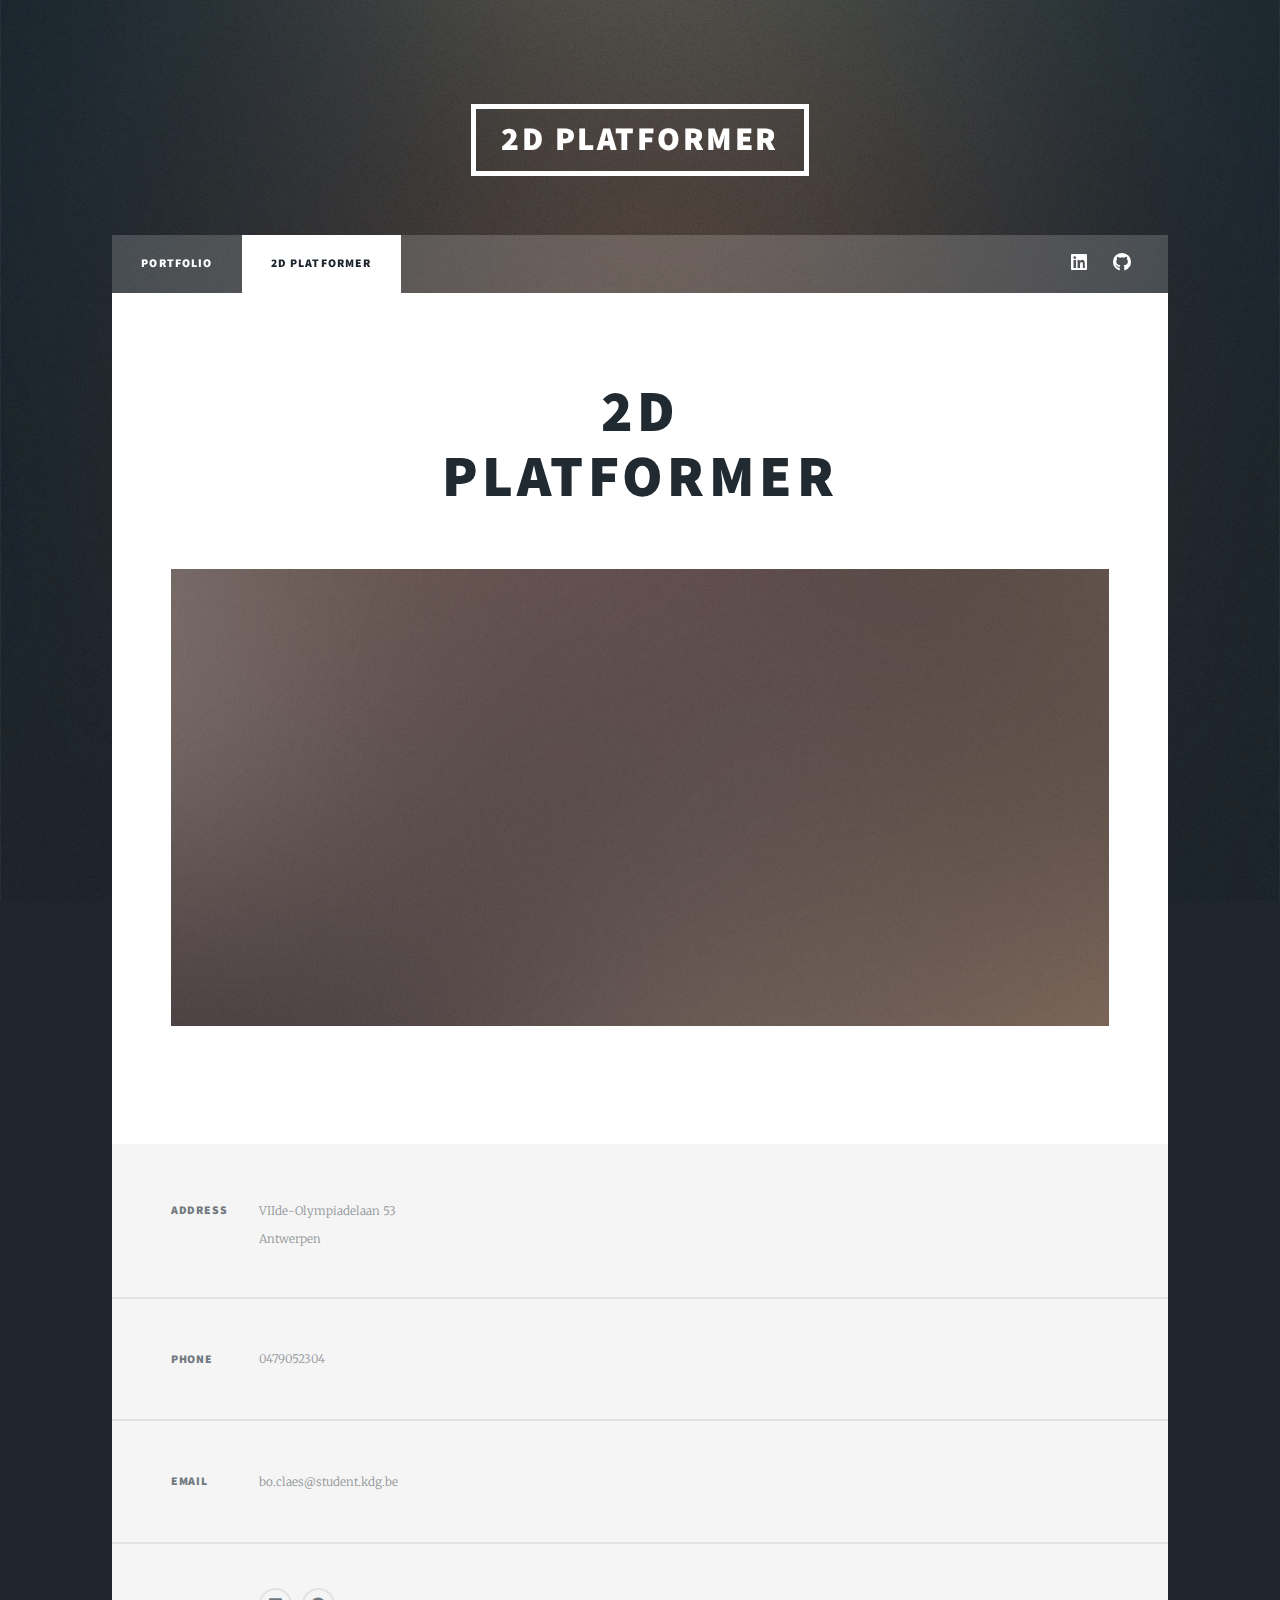
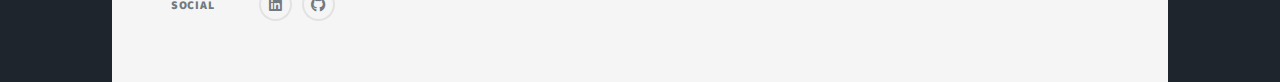
==== 2D.html @ 49a400f8 "Add files via upload" ====
<!DOCTYPE HTML>
<!--
	Massively by HTML5 UP
	html5up.net | @ajlkn
	Free for personal and commercial use under the CCA 3.0 license (html5up.net/license)
-->
<html>
	<head>
		<meta charset="utf-8" />
		<meta name="viewport" content="width=device-width, initial-scale=1, user-scalable=no" />
		<link rel="stylesheet" href="assets/css/main.css" />
		<noscript><link rel="stylesheet" href="assets/css/noscript.css" /></noscript>
	</head>
	<body class="is-preload">

		<!-- Wrapper -->
			<div id="wrapper">

				<!-- Header -->
					<header id="header">
						<a class="logo">2D platformer</a>
					</header>

				<!-- Nav -->
					<nav id="nav">
						<ul class="links">
							<li><a href="index.html">Portfolio</a></li>
							<li class="active"><a href="2D.html">2D platformer</a></li>
						</ul>
						<ul class="icons">
							<li><a href="https://www.linkedin.com/in/bo-claes-a20695233/" class="icon brands fa-linkedin"><span class="label">Linkedin</span></a></li>
							<li><a href="https://github.com/calypsorrr" class="icon brands fa-github"><span class="label">GitHub</span></a></li>
						</ul>
					</nav>

				<!-- Main -->
					<div id="main">

						<!-- Post -->
							<section class="post">
								<header class="major">
									<h1>2D<br />
									Platformer</h1>
									<p></p>
								</header>
								<div class="image main"><img src="images/pic90.jpg" alt="" /></div>
								<p></p>
							</section>

					</div>

				<!-- Footer -->
					<footer id="footer">
							<section class="split contact">
								<section class="alt">
									<h3>Address</h3>
									<p>VIIde-Olympiadelaan 53<br />
									Antwerpen</p>
								</section>
								<section>
									<h3>Phone</h3>
									<p>0479052304</a></p>
								</section>
								<section>
									<h3>Email</h3>
									<p>bo.claes@student.kdg.be</a></p>
								</section>
							<section>
								<h3>Social</h3>
								<ul class="icons alt">
									<li><a href="https://www.linkedin.com/in/bo-claes-a20695233/" class="icon brands fa-linkedin"><span class="label">Linkedin</span></a></li>
									<li><a href="https://github.com/calypsorrr" class="icon brands fa-github"><span class="label">GitHub</span></a></li>
								</ul>
							</section>
						</section>
					</footer>

			</div>

		<!-- Scripts -->
			<script src="assets/js/jquery.min.js"></script>
			<script src="assets/js/jquery.scrollex.min.js"></script>
			<script src="assets/js/jquery.scrolly.min.js"></script>
			<script src="assets/js/browser.min.js"></script>
			<script src="assets/js/breakpoints.min.js"></script>
			<script src="assets/js/util.js"></script>
			<script src="assets/js/main.js"></script>

	</body>
</html>
---- assets/css/main.css ----
@import url(fontawesome-all.min.css);
@import url("https://fonts.googleapis.com/css?family=Merriweather:300,700,300italic,700italic|Source+Sans+Pro:900");

/*
	Massively by HTML5 UP
	html5up.net | @ajlkn
	Free for personal and commercial use under the CCA 3.0 license (html5up.net/license)
*/

html, body, div, span, applet, object,
iframe, h1, h2, h3, h4, h5, h6, p, blockquote,
pre, a, abbr, acronym, address, big, cite,
code, del, dfn, em, img, ins, kbd, q, s, samp,
small, strike, strong, sub, sup, tt, var, b,
u, i, center, dl, dt, dd, ol, ul, li, fieldset,
form, label, legend, table, caption, tbody,
tfoot, thead, tr, th, td, article, aside,
canvas, details, embed, figure, figcaption,
footer, header, hgroup, menu, nav, output, ruby,
section, summary, time, mark, audio, video {
	margin: 0;
	padding: 0;
	border: 0;
	font-size: 100%;
	font: inherit;
	vertical-align: baseline;}

article, aside, details, figcaption, figure,
footer, header, hgroup, menu, nav, section {
	display: block;}

body {
	line-height: 1;
}

ol, ul {
	list-style: none;
}

blockquote, q {
	quotes: none;
}

	blockquote:before, blockquote:after, q:before, q:after {
		content: '';
		content: none;
	}

table {
	border-collapse: collapse;
	border-spacing: 0;
}

body {
	-webkit-text-size-adjust: none;
}

mark {
	background-color: transparent;
	color: inherit;
}

input::-moz-focus-inner {
	border: 0;
	padding: 0;
}

input, select, textarea {
	-moz-appearance: none;
	-webkit-appearance: none;
	-ms-appearance: none;
	appearance: none;
}

/* Basic */

	@-ms-viewport {
		width: device-width;
	}

	body {
		-ms-overflow-style: scrollbar;
	}

	@media screen and (max-width: 480px) {

		html, body {
			min-width: 320px;
		}

	}

	html {
		box-sizing: border-box;
	}

	*, *:before, *:after {
		box-sizing: inherit;
	}

	body {
		background-color: #1e252d;
	}

		body.is-preload *, body.is-preload *:before, body.is-preload *:after {
			-moz-animation: none !important;
			-webkit-animation: none !important;
			-ms-animation: none !important;
			animation: none !important;
			-moz-transition: none !important;
			-webkit-transition: none !important;
			-ms-transition: none !important;
			transition: none !important;
		}

/* Type */

	html {
		font-size: 16pt;
	}

		@media screen and (max-width: 1680px) {

			html {
				font-size: 12pt;
			}

		}

		@media screen and (max-width: 1280px) {

			html {
				font-size: 11pt;
			}

		}

		@media screen and (max-width: 360px) {

			html {
				font-size: 10pt;
			}

		}

	body {
		color: #212931;
	}

	body, input, select, textarea {
		font-family: "Merriweather", Georgia, serif;
		font-weight: 300;
		font-size: 1rem;
		line-height: 2.375;
	}

	a {
		-moz-transition: color 0.2s ease-in-out, background-color 0.2s ease-in-out, border-color 0.2s ease-in-out, box-shadow 0.2s ease-in-out;
		-webkit-transition: color 0.2s ease-in-out, background-color 0.2s ease-in-out, border-color 0.2s ease-in-out, box-shadow 0.2s ease-in-out;
		-ms-transition: color 0.2s ease-in-out, background-color 0.2s ease-in-out, border-color 0.2s ease-in-out, box-shadow 0.2s ease-in-out;
		transition: color 0.2s ease-in-out, background-color 0.2s ease-in-out, border-color 0.2s ease-in-out, box-shadow 0.2s ease-in-out;
		border-bottom: dotted 1px;
		text-decoration: none;
	}

		a:hover {
			border-bottom-color: transparent;
		}

	strong, b {
		font-weight: 600;
	}

	em, i {
		font-style: italic;
	}

	p {
		text-align: justify;
		margin: 0 0 2rem 0;
	}

	h1, h2, h3, h4, h5, h6 {
		font-family: "Source Sans Pro", Helvetica, sans-serif;
		font-weight: 900;
		line-height: 1.5;
		letter-spacing: 0.075em;
		text-transform: uppercase;
		margin: 0 0 1rem 0;
	}

		h1 a, h2 a, h3 a, h4 a, h5 a, h6 a {
			border-bottom: 0;
			color: inherit;
			text-decoration: none;
		}

	h1 {
		font-size: 4rem;
		line-height: 1.1;
		margin: 0 0 2rem 0;
	}

	h2 {
		font-size: 1.75rem;
		line-height: 1.3;
		margin: 0 0 1.5rem 0;
	}

	h3 {
		font-size: 1.25rem;
		margin: 0 0 1.5rem 0;
	}

	h4 {
		font-size: 1rem;
	}

	h5 {
		font-size: 0.9rem;
	}

	h6 {
		font-size: 0.8rem;
	}

	sub {
		font-size: 0.8rem;
		position: relative;
		top: 0.5rem;
	}

	sup {
		font-size: 0.8rem;
		position: relative;
		top: -0.5rem;
	}

	blockquote {
		border-left: solid 4px;
		font-style: italic;
		margin: 0 0 2rem 0;
		padding: 0.5rem 0 0.5rem 2rem;
	}

	code {
		border: solid 2px;
		font-family: "Courier New", monospace;
		font-size: 0.9rem;
		margin: 0 0.25rem;
		padding: 0.25rem 0.65rem;
	}

	pre {
		-webkit-overflow-scrolling: touch;
		font-family: "Courier New", monospace;
		font-size: 0.9rem;
		margin: 0 0 2rem 0;
	}

		pre code {
			display: block;
			line-height: 1.75;
			padding: 1rem 1.5rem;
			overflow-x: auto;
		}

	hr {
		border: 0;
		border-bottom: solid 2px;
		margin: 3rem 0;
	}

		hr.major {
			margin: 5rem 0;
		}

	.align-left {
		text-align: left;
	}

	.align-center {
		text-align: center;
	}

	.align-right {
		text-align: right;
	}

	input, select, textarea {
		color: #212931;
	}

	a {
		color: #212931;
		border-bottom-color: rgba(33, 41, 49, 0.5);
	}

		a:hover {
			border-bottom-color: transparent;
			color: #18bfef !important;
		}

	strong, b {
		color: #212931;
	}

	h1, h2, h3, h4, h5, h6 {
		color: #212931;
	}

	blockquote {
		border-left-color: #eeeeee;
	}

	code {
		background: rgba(220, 220, 220, 0.25);
		border-color: #eeeeee;
	}

	hr {
		border-bottom-color: #eeeeee;
	}

/* Row */

	.row {
		display: flex;
		flex-wrap: wrap;
		box-sizing: border-box;
		align-items: stretch;
	}

		.row > * {
			box-sizing: border-box;
		}

		.row.gtr-uniform > * > :last-child {
			margin-bottom: 0;
		}

		.row.aln-left {
			justify-content: flex-start;
		}

		.row.aln-center {
			justify-content: center;
		}

		.row.aln-right {
			justify-content: flex-end;
		}

		.row.aln-top {
			align-items: flex-start;
		}

		.row.aln-middle {
			align-items: center;
		}

		.row.aln-bottom {
			align-items: flex-end;
		}

		.row > .imp {
			order: -1;
		}

		.row > .col-1 {
			width: 8.33333%;
		}

		.row > .off-1 {
			margin-left: 8.33333%;
		}

		.row > .col-2 {
			width: 16.66667%;
		}

		.row > .off-2 {
			margin-left: 16.66667%;
		}

		.row > .col-3 {
			width: 25%;
		}

		.row > .off-3 {
			margin-left: 25%;
		}

		.row > .col-4 {
			width: 33.33333%;
		}

		.row > .off-4 {
			margin-left: 33.33333%;
		}

		.row > .col-5 {
			width: 41.66667%;
		}

		.row > .off-5 {
			margin-left: 41.66667%;
		}

		.row > .col-6 {
			width: 50%;
		}

		.row > .off-6 {
			margin-left: 50%;
		}

		.row > .col-7 {
			width: 58.33333%;
		}

		.row > .off-7 {
			margin-left: 58.33333%;
		}

		.row > .col-8 {
			width: 66.66667%;
		}

		.row > .off-8 {
			margin-left: 66.66667%;
		}

		.row > .col-9 {
			width: 75%;
		}

		.row > .off-9 {
			margin-left: 75%;
		}

		.row > .col-10 {
			width: 83.33333%;
		}

		.row > .off-10 {
			margin-left: 83.33333%;
		}

		.row > .col-11 {
			width: 91.66667%;
		}

		.row > .off-11 {
			margin-left: 91.66667%;
		}

		.row > .col-12 {
			width: 100%;
		}

		.row > .off-12 {
			margin-left: 100%;
		}

		.row.gtr-0 {
			margin-top: 0;
			margin-left: 0rem;
		}

			.row.gtr-0 > * {
				padding: 0 0 0 0rem;
			}

			.row.gtr-0.gtr-uniform {
				margin-top: 0rem;
			}

				.row.gtr-0.gtr-uniform > * {
					padding-top: 0rem;
				}

		.row.gtr-25 {
			margin-top: 0;
			margin-left: -0.375rem;
		}

			.row.gtr-25 > * {
				padding: 0 0 0 0.375rem;
			}

			.row.gtr-25.gtr-uniform {
				margin-top: -0.375rem;
			}

				.row.gtr-25.gtr-uniform > * {
					padding-top: 0.375rem;
				}

		.row.gtr-50 {
			margin-top: 0;
			margin-left: -0.75rem;
		}

			.row.gtr-50 > * {
				padding: 0 0 0 0.75rem;
			}

			.row.gtr-50.gtr-uniform {
				margin-top: -0.75rem;
			}

				.row.gtr-50.gtr-uniform > * {
					padding-top: 0.75rem;
				}

		.row {
			margin-top: 0;
			margin-left: -1.5rem;
		}

			.row > * {
				padding: 0 0 0 1.5rem;
			}

			.row.gtr-uniform {
				margin-top: -1.5rem;
			}

				.row.gtr-uniform > * {
					padding-top: 1.5rem;
				}

		.row.gtr-150 {
			margin-top: 0;
			margin-left: -2.25rem;
		}

			.row.gtr-150 > * {
				padding: 0 0 0 2.25rem;
			}

			.row.gtr-150.gtr-uniform {
				margin-top: -2.25rem;
			}

				.row.gtr-150.gtr-uniform > * {
					padding-top: 2.25rem;
				}

		.row.gtr-200 {
			margin-top: 0;
			margin-left: -3rem;
		}

			.row.gtr-200 > * {
				padding: 0 0 0 3rem;
			}

			.row.gtr-200.gtr-uniform {
				margin-top: -3rem;
			}

				.row.gtr-200.gtr-uniform > * {
					padding-top: 3rem;
				}

		@media screen and (max-width: 1680px) {

			.row {
				display: flex;
				flex-wrap: wrap;
				box-sizing: border-box;
				align-items: stretch;
			}

				.row > * {
					box-sizing: border-box;
				}

				.row.gtr-uniform > * > :last-child {
					margin-bottom: 0;
				}

				.row.aln-left {
					justify-content: flex-start;
				}

				.row.aln-center {
					justify-content: center;
				}

				.row.aln-right {
					justify-content: flex-end;
				}

				.row.aln-top {
					align-items: flex-start;
				}

				.row.aln-middle {
					align-items: center;
				}

				.row.aln-bottom {
					align-items: flex-end;
				}

				.row > .imp-xlarge {
					order: -1;
				}

				.row > .col-1-xlarge {
					width: 8.33333%;
				}

				.row > .off-1-xlarge {
					margin-left: 8.33333%;
				}

				.row > .col-2-xlarge {
					width: 16.66667%;
				}

				.row > .off-2-xlarge {
					margin-left: 16.66667%;
				}

				.row > .col-3-xlarge {
					width: 25%;
				}

				.row > .off-3-xlarge {
					margin-left: 25%;
				}

				.row > .col-4-xlarge {
					width: 33.33333%;
				}

				.row > .off-4-xlarge {
					margin-left: 33.33333%;
				}

				.row > .col-5-xlarge {
					width: 41.66667%;
				}

				.row > .off-5-xlarge {
					margin-left: 41.66667%;
				}

				.row > .col-6-xlarge {
					width: 50%;
				}

				.row > .off-6-xlarge {
					margin-left: 50%;
				}

				.row > .col-7-xlarge {
					width: 58.33333%;
				}

				.row > .off-7-xlarge {
					margin-left: 58.33333%;
				}

				.row > .col-8-xlarge {
					width: 66.66667%;
				}

				.row > .off-8-xlarge {
					margin-left: 66.66667%;
				}

				.row > .col-9-xlarge {
					width: 75%;
				}

				.row > .off-9-xlarge {
					margin-left: 75%;
				}

				.row > .col-10-xlarge {
					width: 83.33333%;
				}

				.row > .off-10-xlarge {
					margin-left: 83.33333%;
				}

				.row > .col-11-xlarge {
					width: 91.66667%;
				}

				.row > .off-11-xlarge {
					margin-left: 91.66667%;
				}

				.row > .col-12-xlarge {
					width: 100%;
				}

				.row > .off-12-xlarge {
					margin-left: 100%;
				}

				.row.gtr-0 {
					margin-top: 0;
					margin-left: 0rem;
				}

					.row.gtr-0 > * {
						padding: 0 0 0 0rem;
					}

					.row.gtr-0.gtr-uniform {
						margin-top: 0rem;
					}

						.row.gtr-0.gtr-uniform > * {
							padding-top: 0rem;
						}

				.row.gtr-25 {
					margin-top: 0;
					margin-left: -0.375rem;
				}

					.row.gtr-25 > * {
						padding: 0 0 0 0.375rem;
					}

					.row.gtr-25.gtr-uniform {
						margin-top: -0.375rem;
					}

						.row.gtr-25.gtr-uniform > * {
							padding-top: 0.375rem;
						}

				.row.gtr-50 {
					margin-top: 0;
					margin-left: -0.75rem;
				}

					.row.gtr-50 > * {
						padding: 0 0 0 0.75rem;
					}

					.row.gtr-50.gtr-uniform {
						margin-top: -0.75rem;
					}

						.row.gtr-50.gtr-uniform > * {
							padding-top: 0.75rem;
						}

				.row {
					margin-top: 0;
					margin-left: -1.5rem;
				}

					.row > * {
						padding: 0 0 0 1.5rem;
					}

					.row.gtr-uniform {
						margin-top: -1.5rem;
					}

						.row.gtr-uniform > * {
							padding-top: 1.5rem;
						}

				.row.gtr-150 {
					margin-top: 0;
					margin-left: -2.25rem;
				}

					.row.gtr-150 > * {
						padding: 0 0 0 2.25rem;
					}

					.row.gtr-150.gtr-uniform {
						margin-top: -2.25rem;
					}

						.row.gtr-150.gtr-uniform > * {
							padding-top: 2.25rem;
						}

				.row.gtr-200 {
					margin-top: 0;
					margin-left: -3rem;
				}

					.row.gtr-200 > * {
						padding: 0 0 0 3rem;
					}

					.row.gtr-200.gtr-uniform {
						margin-top: -3rem;
					}

						.row.gtr-200.gtr-uniform > * {
							padding-top: 3rem;
						}

		}

		@media screen and (max-width: 1280px) {

			.row {
				display: flex;
				flex-wrap: wrap;
				box-sizing: border-box;
				align-items: stretch;
			}

				.row > * {
					box-sizing: border-box;
				}

				.row.gtr-uniform > * > :last-child {
					margin-bottom: 0;
				}

				.row.aln-left {
					justify-content: flex-start;
				}

				.row.aln-center {
					justify-content: center;
				}

				.row.aln-right {
					justify-content: flex-end;
				}

				.row.aln-top {
					align-items: flex-start;
				}

				.row.aln-middle {
					align-items: center;
				}

				.row.aln-bottom {
					align-items: flex-end;
				}

				.row > .imp-large {
					order: -1;
				}

				.row > .col-1-large {
					width: 8.33333%;
				}

				.row > .off-1-large {
					margin-left: 8.33333%;
				}

				.row > .col-2-large {
					width: 16.66667%;
				}

				.row > .off-2-large {
					margin-left: 16.66667%;
				}

				.row > .col-3-large {
					width: 25%;
				}

				.row > .off-3-large {
					margin-left: 25%;
				}

				.row > .col-4-large {
					width: 33.33333%;
				}

				.row > .off-4-large {
					margin-left: 33.33333%;
				}

				.row > .col-5-large {
					width: 41.66667%;
				}

				.row > .off-5-large {
					margin-left: 41.66667%;
				}

				.row > .col-6-large {
					width: 50%;
				}

				.row > .off-6-large {
					margin-left: 50%;
				}

				.row > .col-7-large {
					width: 58.33333%;
				}

				.row > .off-7-large {
					margin-left: 58.33333%;
				}

				.row > .col-8-large {
					width: 66.66667%;
				}

				.row > .off-8-large {
					margin-left: 66.66667%;
				}

				.row > .col-9-large {
					width: 75%;
				}

				.row > .off-9-large {
					margin-left: 75%;
				}

				.row > .col-10-large {
					width: 83.33333%;
				}

				.row > .off-10-large {
					margin-left: 83.33333%;
				}

				.row > .col-11-large {
					width: 91.66667%;
				}

				.row > .off-11-large {
					margin-left: 91.66667%;
				}

				.row > .col-12-large {
					width: 100%;
				}

				.row > .off-12-large {
					margin-left: 100%;
				}

				.row.gtr-0 {
					margin-top: 0;
					margin-left: 0rem;
				}

					.row.gtr-0 > * {
						padding: 0 0 0 0rem;
					}

					.row.gtr-0.gtr-uniform {
						margin-top: 0rem;
					}

						.row.gtr-0.gtr-uniform > * {
							padding-top: 0rem;
						}

				.row.gtr-25 {
					margin-top: 0;
					margin-left: -0.375rem;
				}

					.row.gtr-25 > * {
						padding: 0 0 0 0.375rem;
					}

					.row.gtr-25.gtr-uniform {
						margin-top: -0.375rem;
					}

						.row.gtr-25.gtr-uniform > * {
							padding-top: 0.375rem;
						}

				.row.gtr-50 {
					margin-top: 0;
					margin-left: -0.75rem;
				}

					.row.gtr-50 > * {
						padding: 0 0 0 0.75rem;
					}

					.row.gtr-50.gtr-uniform {
						margin-top: -0.75rem;
					}

						.row.gtr-50.gtr-uniform > * {
							padding-top: 0.75rem;
						}

				.row {
					margin-top: 0;
					margin-left: -1.5rem;
				}

					.row > * {
						padding: 0 0 0 1.5rem;
					}

					.row.gtr-uniform {
						margin-top: -1.5rem;
					}

						.row.gtr-uniform > * {
							padding-top: 1.5rem;
						}

				.row.gtr-150 {
					margin-top: 0;
					margin-left: -2.25rem;
				}

					.row.gtr-150 > * {
						padding: 0 0 0 2.25rem;
					}

					.row.gtr-150.gtr-uniform {
						margin-top: -2.25rem;
					}

						.row.gtr-150.gtr-uniform > * {
							padding-top: 2.25rem;
						}

				.row.gtr-200 {
					margin-top: 0;
					margin-left: -3rem;
				}

					.row.gtr-200 > * {
						padding: 0 0 0 3rem;
					}

					.row.gtr-200.gtr-uniform {
						margin-top: -3rem;
					}

						.row.gtr-200.gtr-uniform > * {
							padding-top: 3rem;
						}

		}

		@media screen and (max-width: 980px) {

			.row {
				display: flex;
				flex-wrap: wrap;
				box-sizing: border-box;
				align-items: stretch;
			}

				.row > * {
					box-sizing: border-box;
				}

				.row.gtr-uniform > * > :last-child {
					margin-bottom: 0;
				}

				.row.aln-left {
					justify-content: flex-start;
				}

				.row.aln-center {
					justify-content: center;
				}

				.row.aln-right {
					justify-content: flex-end;
				}

				.row.aln-top {
					align-items: flex-start;
				}

				.row.aln-middle {
					align-items: center;
				}

				.row.aln-bottom {
					align-items: flex-end;
				}

				.row > .imp-medium {
					order: -1;
				}

				.row > .col-1-medium {
					width: 8.33333%;
				}

				.row > .off-1-medium {
					margin-left: 8.33333%;
				}

				.row > .col-2-medium {
					width: 16.66667%;
				}

				.row > .off-2-medium {
					margin-left: 16.66667%;
				}

				.row > .col-3-medium {
					width: 25%;
				}

				.row > .off-3-medium {
					margin-left: 25%;
				}

				.row > .col-4-medium {
					width: 33.33333%;
				}

				.row > .off-4-medium {
					margin-left: 33.33333%;
				}

				.row > .col-5-medium {
					width: 41.66667%;
				}

				.row > .off-5-medium {
					margin-left: 41.66667%;
				}

				.row > .col-6-medium {
					width: 50%;
				}

				.row > .off-6-medium {
					margin-left: 50%;
				}

				.row > .col-7-medium {
					width: 58.33333%;
				}

				.row > .off-7-medium {
					margin-left: 58.33333%;
				}

				.row > .col-8-medium {
					width: 66.66667%;
				}

				.row > .off-8-medium {
					margin-left: 66.66667%;
				}

				.row > .col-9-medium {
					width: 75%;
				}

				.row > .off-9-medium {
					margin-left: 75%;
				}

				.row > .col-10-medium {
					width: 83.33333%;
				}

				.row > .off-10-medium {
					margin-left: 83.33333%;
				}

				.row > .col-11-medium {
					width: 91.66667%;
				}

				.row > .off-11-medium {
					margin-left: 91.66667%;
				}

				.row > .col-12-medium {
					width: 100%;
				}

				.row > .off-12-medium {
					margin-left: 100%;
				}

				.row.gtr-0 {
					margin-top: 0;
					margin-left: 0rem;
				}

					.row.gtr-0 > * {
						padding: 0 0 0 0rem;
					}

					.row.gtr-0.gtr-uniform {
						margin-top: 0rem;
					}

						.row.gtr-0.gtr-uniform > * {
							padding-top: 0rem;
						}

				.row.gtr-25 {
					margin-top: 0;
					margin-left: -0.375rem;
				}

					.row.gtr-25 > * {
						padding: 0 0 0 0.375rem;
					}

					.row.gtr-25.gtr-uniform {
						margin-top: -0.375rem;
					}

						.row.gtr-25.gtr-uniform > * {
							padding-top: 0.375rem;
						}

				.row.gtr-50 {
					margin-top: 0;
					margin-left: -0.75rem;
				}

					.row.gtr-50 > * {
						padding: 0 0 0 0.75rem;
					}

					.row.gtr-50.gtr-uniform {
						margin-top: -0.75rem;
					}

						.row.gtr-50.gtr-uniform > * {
							padding-top: 0.75rem;
						}

				.row {
					margin-top: 0;
					margin-left: -1.5rem;
				}

					.row > * {
						padding: 0 0 0 1.5rem;
					}

					.row.gtr-uniform {
						margin-top: -1.5rem;
					}

						.row.gtr-uniform > * {
							padding-top: 1.5rem;
						}

				.row.gtr-150 {
					margin-top: 0;
					margin-left: -2.25rem;
				}

					.row.gtr-150 > * {
						padding: 0 0 0 2.25rem;
					}

					.row.gtr-150.gtr-uniform {
						margin-top: -2.25rem;
					}

						.row.gtr-150.gtr-uniform > * {
							padding-top: 2.25rem;
						}

				.row.gtr-200 {
					margin-top: 0;
					margin-left: -3rem;
				}

					.row.gtr-200 > * {
						padding: 0 0 0 3rem;
					}

					.row.gtr-200.gtr-uniform {
						margin-top: -3rem;
					}

						.row.gtr-200.gtr-uniform > * {
							padding-top: 3rem;
						}

		}

		@media screen and (max-width: 736px) {

			.row {
				display: flex;
				flex-wrap: wrap;
				box-sizing: border-box;
				align-items: stretch;
			}

				.row > * {
					box-sizing: border-box;
				}

				.row.gtr-uniform > * > :last-child {
					margin-bottom: 0;
				}

				.row.aln-left {
					justify-content: flex-start;
				}

				.row.aln-center {
					justify-content: center;
				}

				.row.aln-right {
					justify-content: flex-end;
				}

				.row.aln-top {
					align-items: flex-start;
				}

				.row.aln-middle {
					align-items: center;
				}

				.row.aln-bottom {
					align-items: flex-end;
				}

				.row > .imp-small {
					order: -1;
				}

				.row > .col-1-small {
					width: 8.33333%;
				}

				.row > .off-1-small {
					margin-left: 8.33333%;
				}

				.row > .col-2-small {
					width: 16.66667%;
				}

				.row > .off-2-small {
					margin-left: 16.66667%;
				}

				.row > .col-3-small {
					width: 25%;
				}

				.row > .off-3-small {
					margin-left: 25%;
				}

				.row > .col-4-small {
					width: 33.33333%;
				}

				.row > .off-4-small {
					margin-left: 33.33333%;
				}

				.row > .col-5-small {
					width: 41.66667%;
				}

				.row > .off-5-small {
					margin-left: 41.66667%;
				}

				.row > .col-6-small {
					width: 50%;
				}

				.row > .off-6-small {
					margin-left: 50%;
				}

				.row > .col-7-small {
					width: 58.33333%;
				}

				.row > .off-7-small {
					margin-left: 58.33333%;
				}

				.row > .col-8-small {
					width: 66.66667%;
				}

				.row > .off-8-small {
					margin-left: 66.66667%;
				}

				.row > .col-9-small {
					width: 75%;
				}

				.row > .off-9-small {
					margin-left: 75%;
				}

				.row > .col-10-small {
					width: 83.33333%;
				}

				.row > .off-10-small {
					margin-left: 83.33333%;
				}

				.row > .col-11-small {
					width: 91.66667%;
				}

				.row > .off-11-small {
					margin-left: 91.66667%;
				}

				.row > .col-12-small {
					width: 100%;
				}

				.row > .off-12-small {
					margin-left: 100%;
				}

				.row.gtr-0 {
					margin-top: 0;
					margin-left: 0rem;
				}

					.row.gtr-0 > * {
						padding: 0 0 0 0rem;
					}

					.row.gtr-0.gtr-uniform {
						margin-top: 0rem;
					}

						.row.gtr-0.gtr-uniform > * {
							padding-top: 0rem;
						}

				.row.gtr-25 {
					margin-top: 0;
					margin-left: -0.375rem;
				}

					.row.gtr-25 > * {
						padding: 0 0 0 0.375rem;
					}

					.row.gtr-25.gtr-uniform {
						margin-top: -0.375rem;
					}

						.row.gtr-25.gtr-uniform > * {
							padding-top: 0.375rem;
						}

				.row.gtr-50 {
					margin-top: 0;
					margin-left: -0.75rem;
				}

					.row.gtr-50 > * {
						padding: 0 0 0 0.75rem;
					}

					.row.gtr-50.gtr-uniform {
						margin-top: -0.75rem;
					}

						.row.gtr-50.gtr-uniform > * {
							padding-top: 0.75rem;
						}

				.row {
					margin-top: 0;
					margin-left: -1.5rem;
				}

					.row > * {
						padding: 0 0 0 1.5rem;
					}

					.row.gtr-uniform {
						margin-top: -1.5rem;
					}

						.row.gtr-uniform > * {
							padding-top: 1.5rem;
						}

				.row.gtr-150 {
					margin-top: 0;
					margin-left: -2.25rem;
				}

					.row.gtr-150 > * {
						padding: 0 0 0 2.25rem;
					}

					.row.gtr-150.gtr-uniform {
						margin-top: -2.25rem;
					}

						.row.gtr-150.gtr-uniform > * {
							padding-top: 2.25rem;
						}

				.row.gtr-200 {
					margin-top: 0;
					margin-left: -3rem;
				}

					.row.gtr-200 > * {
						padding: 0 0 0 3rem;
					}

					.row.gtr-200.gtr-uniform {
						margin-top: -3rem;
					}

						.row.gtr-200.gtr-uniform > * {
							padding-top: 3rem;
						}

		}

		@media screen and (max-width: 480px) {

			.row {
				display: flex;
				flex-wrap: wrap;
				box-sizing: border-box;
				align-items: stretch;
			}

				.row > * {
					box-sizing: border-box;
				}

				.row.gtr-uniform > * > :last-child {
					margin-bottom: 0;
				}

				.row.aln-left {
					justify-content: flex-start;
				}

				.row.aln-center {
					justify-content: center;
				}

				.row.aln-right {
					justify-content: flex-end;
				}

				.row.aln-top {
					align-items: flex-start;
				}

				.row.aln-middle {
					align-items: center;
				}

				.row.aln-bottom {
					align-items: flex-end;
				}

				.row > .imp-xsmall {
					order: -1;
				}

				.row > .col-1-xsmall {
					width: 8.33333%;
				}

				.row > .off-1-xsmall {
					margin-left: 8.33333%;
				}

				.row > .col-2-xsmall {
					width: 16.66667%;
				}

				.row > .off-2-xsmall {
					margin-left: 16.66667%;
				}

				.row > .col-3-xsmall {
					width: 25%;
				}

				.row > .off-3-xsmall {
					margin-left: 25%;
				}

				.row > .col-4-xsmall {
					width: 33.33333%;
				}

				.row > .off-4-xsmall {
					margin-left: 33.33333%;
				}

				.row > .col-5-xsmall {
					width: 41.66667%;
				}

				.row > .off-5-xsmall {
					margin-left: 41.66667%;
				}

				.row > .col-6-xsmall {
					width: 50%;
				}

				.row > .off-6-xsmall {
					margin-left: 50%;
				}

				.row > .col-7-xsmall {
					width: 58.33333%;
				}

				.row > .off-7-xsmall {
					margin-left: 58.33333%;
				}

				.row > .col-8-xsmall {
					width: 66.66667%;
				}

				.row > .off-8-xsmall {
					margin-left: 66.66667%;
				}

				.row > .col-9-xsmall {
					width: 75%;
				}

				.row > .off-9-xsmall {
					margin-left: 75%;
				}

				.row > .col-10-xsmall {
					width: 83.33333%;
				}

				.row > .off-10-xsmall {
					margin-left: 83.33333%;
				}

				.row > .col-11-xsmall {
					width: 91.66667%;
				}

				.row > .off-11-xsmall {
					margin-left: 91.66667%;
				}

				.row > .col-12-xsmall {
					width: 100%;
				}

				.row > .off-12-xsmall {
					margin-left: 100%;
				}

				.row.gtr-0 {
					margin-top: 0;
					margin-left: 0rem;
				}

					.row.gtr-0 > * {
						padding: 0 0 0 0rem;
					}

					.row.gtr-0.gtr-uniform {
						margin-top: 0rem;
					}

						.row.gtr-0.gtr-uniform > * {
							padding-top: 0rem;
						}

				.row.gtr-25 {
					margin-top: 0;
					margin-left: -0.375rem;
				}

					.row.gtr-25 > * {
						padding: 0 0 0 0.375rem;
					}

					.row.gtr-25.gtr-uniform {
						margin-top: -0.375rem;
					}

						.row.gtr-25.gtr-uniform > * {
							padding-top: 0.375rem;
						}

				.row.gtr-50 {
					margin-top: 0;
					margin-left: -0.75rem;
				}

					.row.gtr-50 > * {
						padding: 0 0 0 0.75rem;
					}

					.row.gtr-50.gtr-uniform {
						margin-top: -0.75rem;
					}

						.row.gtr-50.gtr-uniform > * {
							padding-top: 0.75rem;
						}

				.row {
					margin-top: 0;
					margin-left: -1.5rem;
				}

					.row > * {
						padding: 0 0 0 1.5rem;
					}

					.row.gtr-uniform {
						margin-top: -1.5rem;
					}

						.row.gtr-uniform > * {
							padding-top: 1.5rem;
						}

				.row.gtr-150 {
					margin-top: 0;
					margin-left: -2.25rem;
				}

					.row.gtr-150 > * {
						padding: 0 0 0 2.25rem;
					}

					.row.gtr-150.gtr-uniform {
						margin-top: -2.25rem;
					}

						.row.gtr-150.gtr-uniform > * {
							padding-top: 2.25rem;
						}

				.row.gtr-200 {
					margin-top: 0;
					margin-left: -3rem;
				}

					.row.gtr-200 > * {
						padding: 0 0 0 3rem;
					}

					.row.gtr-200.gtr-uniform {
						margin-top: -3rem;
					}

						.row.gtr-200.gtr-uniform > * {
							padding-top: 3rem;
						}

		}

		@media screen and (max-width: 360px) {

			.row {
				display: flex;
				flex-wrap: wrap;
				box-sizing: border-box;
				align-items: stretch;
			}

				.row > * {
					box-sizing: border-box;
				}

				.row.gtr-uniform > * > :last-child {
					margin-bottom: 0;
				}

				.row.aln-left {
					justify-content: flex-start;
				}

				.row.aln-center {
					justify-content: center;
				}

				.row.aln-right {
					justify-content: flex-end;
				}

				.row.aln-top {
					align-items: flex-start;
				}

				.row.aln-middle {
					align-items: center;
				}

				.row.aln-bottom {
					align-items: flex-end;
				}

				.row > .imp-xxsmall {
					order: -1;
				}

				.row > .col-1-xxsmall {
					width: 8.33333%;
				}

				.row > .off-1-xxsmall {
					margin-left: 8.33333%;
				}

				.row > .col-2-xxsmall {
					width: 16.66667%;
				}

				.row > .off-2-xxsmall {
					margin-left: 16.66667%;
				}

				.row > .col-3-xxsmall {
					width: 25%;
				}

				.row > .off-3-xxsmall {
					margin-left: 25%;
				}

				.row > .col-4-xxsmall {
					width: 33.33333%;
				}

				.row > .off-4-xxsmall {
					margin-left: 33.33333%;
				}

				.row > .col-5-xxsmall {
					width: 41.66667%;
				}

				.row > .off-5-xxsmall {
					margin-left: 41.66667%;
				}

				.row > .col-6-xxsmall {
					width: 50%;
				}

				.row > .off-6-xxsmall {
					margin-left: 50%;
				}

				.row > .col-7-xxsmall {
					width: 58.33333%;
				}

				.row > .off-7-xxsmall {
					margin-left: 58.33333%;
				}

				.row > .col-8-xxsmall {
					width: 66.66667%;
				}

				.row > .off-8-xxsmall {
					margin-left: 66.66667%;
				}

				.row > .col-9-xxsmall {
					width: 75%;
				}

				.row > .off-9-xxsmall {
					margin-left: 75%;
				}

				.row > .col-10-xxsmall {
					width: 83.33333%;
				}

				.row > .off-10-xxsmall {
					margin-left: 83.33333%;
				}

				.row > .col-11-xxsmall {
					width: 91.66667%;
				}

				.row > .off-11-xxsmall {
					margin-left: 91.66667%;
				}

				.row > .col-12-xxsmall {
					width: 100%;
				}

				.row > .off-12-xxsmall {
					margin-left: 100%;
				}

				.row.gtr-0 {
					margin-top: 0;
					margin-left: 0rem;
				}

					.row.gtr-0 > * {
						padding: 0 0 0 0rem;
					}

					.row.gtr-0.gtr-uniform {
						margin-top: 0rem;
					}

						.row.gtr-0.gtr-uniform > * {
							padding-top: 0rem;
						}

				.row.gtr-25 {
					margin-top: 0;
					margin-left: -0.375rem;
				}

					.row.gtr-25 > * {
						padding: 0 0 0 0.375rem;
					}

					.row.gtr-25.gtr-uniform {
						margin-top: -0.375rem;
					}

						.row.gtr-25.gtr-uniform > * {
							padding-top: 0.375rem;
						}

				.row.gtr-50 {
					margin-top: 0;
					margin-left: -0.75rem;
				}

					.row.gtr-50 > * {
						padding: 0 0 0 0.75rem;
					}

					.row.gtr-50.gtr-uniform {
						margin-top: -0.75rem;
					}

						.row.gtr-50.gtr-uniform > * {
							padding-top: 0.75rem;
						}

				.row {
					margin-top: 0;
					margin-left: -1.5rem;
				}

					.row > * {
						padding: 0 0 0 1.5rem;
					}

					.row.gtr-uniform {
						margin-top: -1.5rem;
					}

						.row.gtr-uniform > * {
							padding-top: 1.5rem;
						}

				.row.gtr-150 {
					margin-top: 0;
					margin-left: -2.25rem;
				}

					.row.gtr-150 > * {
						padding: 0 0 0 2.25rem;
					}

					.row.gtr-150.gtr-uniform {
						margin-top: -2.25rem;
					}

						.row.gtr-150.gtr-uniform > * {
							padding-top: 2.25rem;
						}

				.row.gtr-200 {
					margin-top: 0;
					margin-left: -3rem;
				}

					.row.gtr-200 > * {
						padding: 0 0 0 3rem;
					}

					.row.gtr-200.gtr-uniform {
						margin-top: -3rem;
					}

						.row.gtr-200.gtr-uniform > * {
							padding-top: 3rem;
						}

		}

/* Box */

	.box {
		border: solid 2px;
		margin-bottom: 2rem;
		padding: 1.5rem;
	}

		.box > :last-child,
		.box > :last-child > :last-child,
		.box > :last-child > :last-child > :last-child {
			margin-bottom: 0;
		}

		.box.alt {
			border: 0;
			border-radius: 0;
			padding: 0;
		}

	.box {
		border-color: #eeeeee;
	}

/* Button */

	input[type="submit"],
	input[type="reset"],
	input[type="button"],
	button,
	.button {
		-moz-appearance: none;
		-webkit-appearance: none;
		-ms-appearance: none;
		appearance: none;
		-moz-transition: background-color 0.2s ease-in-out, box-shadow 0.2s ease-in-out, color 0.2s ease-in-out;
		-webkit-transition: background-color 0.2s ease-in-out, box-shadow 0.2s ease-in-out, color 0.2s ease-in-out;
		-ms-transition: background-color 0.2s ease-in-out, box-shadow 0.2s ease-in-out, color 0.2s ease-in-out;
		transition: background-color 0.2s ease-in-out, box-shadow 0.2s ease-in-out, color 0.2s ease-in-out;
		border: 0;
		border-radius: 0;
		cursor: pointer;
		display: inline-block;
		font-family: "Source Sans Pro", Helvetica, sans-serif;
		font-size: 0.8rem;
		font-weight: 900;
		letter-spacing: 0.075em;
		height: 3rem;
		line-height: 3rem;
		padding: 0 2rem;
		text-align: center;
		text-decoration: none;
		text-transform: uppercase;
		white-space: nowrap;
	}

		input[type="submit"].icon:before,
		input[type="reset"].icon:before,
		input[type="button"].icon:before,
		button.icon:before,
		.button.icon:before {
			margin-right: 0.5rem;
		}

		input[type="submit"].icon.solo,
		input[type="reset"].icon.solo,
		input[type="button"].icon.solo,
		button.icon.solo,
		.button.icon.solo {
			position: relative;
			width: 4rem;
			height: 4rem;
			line-height: 4rem;
			border-radius: 4rem;
			text-indent: 4rem;
			overflow: hidden;
			padding: 0;
			white-space: nowrap;
		}

			input[type="submit"].icon.solo:before,
			input[type="reset"].icon.solo:before,
			input[type="button"].icon.solo:before,
			button.icon.solo:before,
			.button.icon.solo:before {
				position: absolute;
				display: block;
				top: 0;
				left: 0;
				width: inherit;
				height: inherit;
				line-height: inherit;
				font-size: 1.25rem;
				margin-right: 0;
				text-align: center;
				text-indent: 0;
			}

		input[type="submit"].fit,
		input[type="reset"].fit,
		input[type="button"].fit,
		button.fit,
		.button.fit {
			width: 100%;
		}

		input[type="submit"].small,
		input[type="reset"].small,
		input[type="button"].small,
		button.small,
		.button.small {
			font-size: 0.7rem;
			height: 2.5rem;
			line-height: 2.5rem;
			padding: 0 1.5rem;
		}

		input[type="submit"].large,
		input[type="reset"].large,
		input[type="button"].large,
		button.large,
		.button.large {
			font-size: 0.9rem;
			height: 3.5rem;
			line-height: 3.5rem;
			padding: 0 2.75rem;
		}

		@media screen and (max-width: 980px) {

			input[type="submit"],
			input[type="reset"],
			input[type="button"],
			button,
			.button {
				font-size: 0.9rem;
				height: 3.25rem;
				line-height: 3.25rem;
			}

				input[type="submit"].large,
				input[type="reset"].large,
				input[type="button"].large,
				button.large,
				.button.large {
					font-size: 1rem;
					height: 3.75rem;
					line-height: 3.75rem;
				}

		}

		input[type="submit"].disabled, input[type="submit"]:disabled,
		input[type="reset"].disabled,
		input[type="reset"]:disabled,
		input[type="button"].disabled,
		input[type="button"]:disabled,
		button.disabled,
		button:disabled,
		.button.disabled,
		.button:disabled {
			pointer-events: none;
			opacity: 0.25;
		}

	input[type="submit"],
	input[type="reset"],
	input[type="button"],
	button,
	.button {
		background-color: transparent;
		box-shadow: inset 0 0 0 2px #212931;
		color: #212931 !important;
	}

		input[type="submit"]:hover,
		input[type="reset"]:hover,
		input[type="button"]:hover,
		button:hover,
		.button:hover {
			box-shadow: inset 0 0 0 2px #18bfef;
			color: #18bfef !important;
		}

		input[type="submit"].primary,
		input[type="reset"].primary,
		input[type="button"].primary,
		button.primary,
		.button.primary {
			background-color: #212931;
			box-shadow: none;
			color: #ffffff !important;
		}

			input[type="submit"].primary:hover,
			input[type="reset"].primary:hover,
			input[type="button"].primary:hover,
			button.primary:hover,
			.button.primary:hover {
				background-color: #18bfef;
			}

/* Form */

	form {
		margin: 0 0 2rem 0;
	}

		form > :last-child {
			margin-bottom: 0;
		}

		form > .fields {
			display: -moz-flex;
			display: -webkit-flex;
			display: -ms-flex;
			display: flex;
			-moz-flex-wrap: wrap;
			-webkit-flex-wrap: wrap;
			-ms-flex-wrap: wrap;
			flex-wrap: wrap;
			width: calc(100% + 3rem);
			margin: -1.5rem 0 2rem -1.5rem;
		}

			form > .fields > .field {
				-moz-flex-grow: 0;
				-webkit-flex-grow: 0;
				-ms-flex-grow: 0;
				flex-grow: 0;
				-moz-flex-shrink: 0;
				-webkit-flex-shrink: 0;
				-ms-flex-shrink: 0;
				flex-shrink: 0;
				padding: 1.5rem 0 0 1.5rem;
				width: calc(100% - 1.5rem);
			}

				form > .fields > .field.half {
					width: calc(50% - 0.75rem);
				}

				form > .fields > .field.third {
					width: calc(100%/3 - 0.5rem);
				}

				form > .fields > .field.quarter {
					width: calc(25% - 0.375rem);
				}

		@media screen and (max-width: 480px) {

			form > .fields {
				width: calc(100% + 3rem);
				margin: -1.5rem 0 2rem -1.5rem;
			}

				form > .fields > .field {
					padding: 1.5rem 0 0 1.5rem;
					width: calc(100% - 1.5rem);
				}

					form > .fields > .field.half {
						width: calc(100% - 1.5rem);
					}

					form > .fields > .field.third {
						width: calc(100% - 1.5rem);
					}

					form > .fields > .field.quarter {
						width: calc(100% - 1.5rem);
					}

		}

	label {
		display: block;
		font-family: "Source Sans Pro", Helvetica, sans-serif;
		font-weight: 900;
		line-height: 1.5;
		letter-spacing: 0.075em;
		font-size: 0.8rem;
		text-transform: uppercase;
		margin: 0 0 0.75rem 0;
	}

		@media screen and (max-width: 980px) {

			label {
				font-size: 0.9rem;
			}

		}

	input[type="text"],
	input[type="password"],
	input[type="email"],
	select,
	textarea {
		-moz-appearance: none;
		-webkit-appearance: none;
		-ms-appearance: none;
		appearance: none;
		background: transparent;
		border-radius: 0;
		border: solid 2px;
		color: inherit;
		display: block;
		outline: 0;
		padding: 0 1rem;
		text-decoration: none;
		width: 100%;
	}

		input[type="text"]:invalid,
		input[type="password"]:invalid,
		input[type="email"]:invalid,
		select:invalid,
		textarea:invalid {
			box-shadow: none;
		}

	select {
		background-size: 1.25rem;
		background-repeat: no-repeat;
		background-position: calc(100% - 1rem) center;
		height: 3rem;
		padding-right: 3rem;
		text-overflow: ellipsis;
	}

		select:focus::-ms-value {
			background-color: transparent;
		}

		select::-ms-expand {
			display: none;
		}

	input[type="text"],
	input[type="password"],
	input[type="email"],
	select {
		height: 3rem;
	}

	textarea {
		padding: 0.75rem 1rem;
	}

	input[type="checkbox"],
	input[type="radio"] {
		-moz-appearance: none;
		-webkit-appearance: none;
		-ms-appearance: none;
		appearance: none;
		display: block;
		float: left;
		margin-right: -2rem;
		opacity: 0;
		width: 1rem;
		z-index: -1;
	}

		input[type="checkbox"] + label,
		input[type="radio"] + label {
			text-decoration: none;
			cursor: pointer;
			display: inline-block;
			font-size: 1rem;
			letter-spacing: 0;
			font-family: "Merriweather", Georgia, serif;
			text-transform: none;
			font-weight: 300;
			padding-left: 2.8rem;
			padding-right: 1rem;
			position: relative;
		}

			input[type="checkbox"] + label:before,
			input[type="radio"] + label:before {
				-moz-osx-font-smoothing: grayscale;
				-webkit-font-smoothing: antialiased;
				display: inline-block;
				font-style: normal;
				font-variant: normal;
				text-rendering: auto;
				line-height: 1;
				text-transform: none !important;
				font-family: 'Font Awesome 5 Free';
				font-weight: 900;
			}

			input[type="checkbox"] + label:before,
			input[type="radio"] + label:before {
				border-radius: 0;
				border: solid 2px;
				content: '';
				display: inline-block;
				font-size: 0.8rem;
				height: 1.8rem;
				left: 0;
				line-height: 1.65rem;
				position: absolute;
				text-align: center;
				top: -0.125rem;
				width: 1.8rem;
			}

		input[type="checkbox"]:checked + label:before,
		input[type="radio"]:checked + label:before {
			content: '\f00c';
		}

	input[type="checkbox"] + label:before {
		border-radius: 0;
	}

	input[type="radio"] + label:before {
		border-radius: 100%;
	}

	::-webkit-input-placeholder {
		opacity: 1.0;
	}

	:-moz-placeholder {
		opacity: 1.0;
	}

	::-moz-placeholder {
		opacity: 1.0;
	}

	:-ms-input-placeholder {
		opacity: 1.0;
	}

	label {
		color: #212931;
	}

	input[type="text"],
	input[type="password"],
	input[type="email"],
	select,
	textarea {
		border-color: #eeeeee;
	}

		input[type="text"]:focus,
		input[type="password"]:focus,
		input[type="email"]:focus,
		select:focus,
		textarea:focus {
			border-color: #18bfef;
		}

	select {
		background-image: url("data:image/svg+xml;charset=utf8,%3Csvg xmlns='http://www.w3.org/2000/svg' width='40' height='40' preserveAspectRatio='none' viewBox='0 0 40 40'%3E%3Cpath d='M9.4,12.3l10.4,10.4l10.4-10.4c0.2-0.2,0.5-0.4,0.9-0.4c0.3,0,0.6,0.1,0.9,0.4l3.3,3.3c0.2,0.2,0.4,0.5,0.4,0.9 c0,0.4-0.1,0.6-0.4,0.9L20.7,31.9c-0.2,0.2-0.5,0.4-0.9,0.4c-0.3,0-0.6-0.1-0.9-0.4L4.3,17.3c-0.2-0.2-0.4-0.5-0.4-0.9 c0-0.4,0.1-0.6,0.4-0.9l3.3-3.3c0.2-0.2,0.5-0.4,0.9-0.4S9.1,12.1,9.4,12.3z' fill='%23eeeeee' /%3E%3C/svg%3E");
	}

		select option {
			background-color: #ffffff;
			color: #212931;
		}

	.select-wrapper:before {
		color: #eeeeee;
	}

	input[type="checkbox"] + label,
	input[type="radio"] + label {
		color: #212931;
	}

		input[type="checkbox"] + label:before,
		input[type="radio"] + label:before {
			border-color: #eeeeee;
		}

	input[type="checkbox"]:checked + label:before,
	input[type="radio"]:checked + label:before {
		background-color: #212931;
		border-color: #212931;
		color: #ffffff;
	}

	input[type="checkbox"]:focus + label:before,
	input[type="radio"]:focus + label:before {
		border-color: #18bfef;
	}

	::-webkit-input-placeholder {
		color: #909498 !important;
	}

	:-moz-placeholder {
		color: #909498 !important;
	}

	::-moz-placeholder {
		color: #909498 !important;
	}

	:-ms-input-placeholder {
		color: #909498 !important;
	}

	.formerize-placeholder {
		color: #909498 !important;
	}

/* Icon */

	.icon {
		text-decoration: none;
		border-bottom: none;
		position: relative;
	}

		.icon:before {
			-moz-osx-font-smoothing: grayscale;
			-webkit-font-smoothing: antialiased;
			display: inline-block;
			font-style: normal;
			font-variant: normal;
			text-rendering: auto;
			line-height: 1;
			text-transform: none !important;
			font-family: 'Font Awesome 5 Free';
			font-weight: 400;
		}

		.icon > .label {
			display: none;
		}

		.icon:before {
			line-height: inherit;
		}

		.icon.solid:before {
			font-weight: 900;
		}

		.icon.brands:before {
			font-family: 'Font Awesome 5 Brands';
		}

/* Image */

	.image {
		border: 0;
		display: inline-block;
		position: relative;
	}

		.image img {
			display: block;
		}

		.image.left, .image.right {
			max-width: 40%;
		}

			.image.left img, .image.right img {
				width: 100%;
			}

		.image.left {
			float: left;
			margin: 0 2rem 2rem 0;
			top: 0.75rem;
		}

		.image.right {
			float: right;
			margin: 0 0 2rem 2rem;
			top: 0.75rem;
		}

		.image.fit {
			display: block;
			margin: 2.5rem 0;
			width: 100%;
		}

			.image.fit:first-child {
				margin-top: 0;
			}

			.image.fit img {
				width: 100%;
			}

		.image.main {
			display: block;
			margin: 4rem 0;
			width: 100%;
		}

			.image.main:first-child {
				margin-top: 0;
			}

			.image.main img {
				width: 100%;
			}

		@media screen and (max-width: 736px) {

			.image.fit {
				margin: 2rem 0;
			}

			.image.main {
				margin: 2rem 0;
			}

		}

	a.image {
		overflow: hidden;
	}

		a.image img {
			-moz-transition: -moz-transform 0.2s ease-out;
			-webkit-transition: -webkit-transform 0.2s ease-out;
			-ms-transition: -ms-transform 0.2s ease-out;
			transition: transform 0.2s ease-out;
		}

		a.image:hover img {
			-moz-transform: scale(1.05);
			-webkit-transform: scale(1.05);
			-ms-transform: scale(1.05);
			transform: scale(1.05);
		}

/* Actions */

	ul.actions {
		display: -moz-flex;
		display: -webkit-flex;
		display: -ms-flex;
		display: flex;
		cursor: default;
		list-style: none;
		margin-left: -1rem;
		padding-left: 0;
	}

		ul.actions li {
			padding: 0 0 0 1rem;
			vertical-align: middle;
		}

		ul.actions.special {
			-moz-justify-content: center;
			-webkit-justify-content: center;
			-ms-justify-content: center;
			justify-content: center;
			width: 100%;
			margin-left: 0;
		}

			ul.actions.special li:first-child {
				padding-left: 0;
			}

		ul.actions.stacked {
			-moz-flex-direction: column;
			-webkit-flex-direction: column;
			-ms-flex-direction: column;
			flex-direction: column;
			margin-left: 0;
		}

			ul.actions.stacked li {
				padding: 1.3rem 0 0 0;
			}

				ul.actions.stacked li:first-child {
					padding-top: 0;
				}

		ul.actions.fit {
			width: calc(100% + 1rem);
		}

			ul.actions.fit li {
				-moz-flex-grow: 1;
				-webkit-flex-grow: 1;
				-ms-flex-grow: 1;
				flex-grow: 1;
				-moz-flex-shrink: 1;
				-webkit-flex-shrink: 1;
				-ms-flex-shrink: 1;
				flex-shrink: 1;
				width: 100%;
			}

				ul.actions.fit li > * {
					width: 100%;
				}

			ul.actions.fit.stacked {
				width: 100%;
			}

		@media screen and (max-width: 480px) {

			ul.actions:not(.fixed) {
				-moz-flex-direction: column;
				-webkit-flex-direction: column;
				-ms-flex-direction: column;
				flex-direction: column;
				margin-left: 0;
				width: 100% !important;
			}

				ul.actions:not(.fixed) li {
					-moz-flex-grow: 1;
					-webkit-flex-grow: 1;
					-ms-flex-grow: 1;
					flex-grow: 1;
					-moz-flex-shrink: 1;
					-webkit-flex-shrink: 1;
					-ms-flex-shrink: 1;
					flex-shrink: 1;
					padding: 1rem 0 0 0;
					text-align: center;
					width: 100%;
				}

					ul.actions:not(.fixed) li > * {
						width: 100%;
					}

					ul.actions:not(.fixed) li:first-child {
						padding-top: 0;
					}

					ul.actions:not(.fixed) li input[type="submit"],
					ul.actions:not(.fixed) li input[type="reset"],
					ul.actions:not(.fixed) li input[type="button"],
					ul.actions:not(.fixed) li button,
					ul.actions:not(.fixed) li .button {
						width: 100%;
					}

						ul.actions:not(.fixed) li input[type="submit"].icon:before,
						ul.actions:not(.fixed) li input[type="reset"].icon:before,
						ul.actions:not(.fixed) li input[type="button"].icon:before,
						ul.actions:not(.fixed) li button.icon:before,
						ul.actions:not(.fixed) li .button.icon:before {
							margin-left: -0.5rem;
						}

		}

/* Icons */

	ul.icons {
		cursor: default;
		list-style: none;
		padding-left: 0;
	}

		ul.icons li {
			display: inline-block;
			padding: 0 0.5rem 0 0;
			vertical-align: middle;
		}

			ul.icons li:last-child {
				padding-right: 0;
			}

			ul.icons li .icon:before {
				width: 2.25rem;
				height: 2.25rem;
				line-height: 2.25rem;
				display: inline-block;
				text-align: center;
				border-radius: 100%;
				font-size: 1.25rem;
			}

		ul.icons.alt li .icon:before {
			-moz-transition: color 0.2s ease-in-out, background-color 0.2s ease-in-out, border-color 0.2s ease-in-out, box-shadow 0.2s ease-in-out;
			-webkit-transition: color 0.2s ease-in-out, background-color 0.2s ease-in-out, border-color 0.2s ease-in-out, box-shadow 0.2s ease-in-out;
			-ms-transition: color 0.2s ease-in-out, background-color 0.2s ease-in-out, border-color 0.2s ease-in-out, box-shadow 0.2s ease-in-out;
			transition: color 0.2s ease-in-out, background-color 0.2s ease-in-out, border-color 0.2s ease-in-out, box-shadow 0.2s ease-in-out;
			font-size: 1rem;
		}

/* List */

	ol {
		list-style: decimal;
		margin: 0 0 2rem 0;
		padding-left: 1.25rem;
	}

		ol li {
			padding-left: 0.25rem;
		}

	ul {
		list-style: disc;
		margin: 0 0 2rem 0;
		padding-left: 1rem;
	}

		ul li {
			padding-left: 0.5rem;
		}

		ul.divided {
			list-style: none;
			padding-left: 0;
		}

			ul.divided li {
				border-top: solid 1px;
				padding: 0.5rem 0;
			}

				ul.divided li:first-child {
					border-top: 0;
					padding-top: 0;
				}

	dl {
		margin: 0 0 2rem 0;
	}

		dl dt {
			display: block;
			font-weight: 600;
			margin: 0 0 1rem 0;
		}

		dl dd {
			margin-left: 2rem;
		}

	ul.divided li {
		border-top-color: #eeeeee;
	}

	ul.icons li a.icon:hover:before {
		color: #18bfef;
	}

	ul.icons.alt li .icon:before {
		box-shadow: inset 0 0 0 2px #eeeeee;
	}

	ul.icons.alt li a.icon:hover:before {
		box-shadow: inset 0 0 0 2px #18bfef;
	}

/* Section/Article */

	section.special, article.special {
		text-align: center;
	}

	header {
		cursor: default;
	}

		header > .date {
			display: block;
			font-size: 0.8rem;
			height: 1;
			margin: 0 0 1rem 0;
			position: relative;
		}

		header > p {
			font-style: italic;
		}

		header > h1 + p {
			font-size: 1.1rem;
			margin-top: -0.5rem;
			line-height: 2;
		}

		header > h2 + p {
			font-size: 1rem;
			margin-top: -0.75rem;
		}

		header > h3 + p {
			font-size: 0.9rem;
			margin-top: -0.75rem;
		}

		header > h4 + p {
			font-size: 0.8rem;
			margin-top: -0.75rem;
		}

		header.major {
			margin: 0 0 4rem 0;
			text-align: center;
		}

			header.major > :last-child {
				margin-bottom: 0;
			}

			header.major > p {
				margin-top: 0;
				text-align: center;
			}

			header.major > .date {
				font-size: 1rem;
				margin: 0 0 4rem 0;
			}

				header.major > .date:before, header.major > .date:after {
					content: '';
					display: block;
					position: absolute;
					top: 50%;
					width: calc(50% - 6rem);
					border-top: solid 2px;
				}

				header.major > .date:before {
					left: 0;
				}

				header.major > .date:after {
					right: 0;
				}

		@media screen and (max-width: 980px) {

			header br {
				display: none;
			}

		}

		@media screen and (max-width: 736px) {

			header.major {
				margin: 0 0 2rem 0;
			}

		}

	header.major .date:before, header.major .date:after {
		border-top-color: #eeeeee;
	}

/* Table */

	.table-wrapper {
		-webkit-overflow-scrolling: touch;
		overflow-x: auto;
	}

	table {
		margin: 0 0 2rem 0;
		width: 100%;
	}

		table tbody tr {
			border: solid 1px;
			border-left: 0;
			border-right: 0;
		}

		table td {
			padding: 0.75rem 0.75rem;
		}

		table th {
			font-family: "Source Sans Pro", Helvetica, sans-serif;
			font-size: 0.8rem;
			font-weight: 900;
			letter-spacing: 0.075em;
			line-height: 1.5;
			padding: 0 0.75rem 0.75rem 0.75rem;
			text-align: left;
			text-transform: uppercase;
		}

			@media screen and (max-width: 980px) {

				table th {
					font-size: 0.9rem;
				}

			}

		table thead {
			border-bottom: solid 2px;
		}

		table tfoot {
			border-top: solid 2px;
		}

		table.alt {
			border-collapse: separate;
		}

			table.alt tbody tr td {
				border: solid 1px;
				border-left-width: 0;
				border-top-width: 0;
			}

				table.alt tbody tr td:first-child {
					border-left-width: 1px;
				}

			table.alt tbody tr:first-child td {
				border-top-width: 1px;
			}

			table.alt thead {
				border-bottom: 0;
			}

			table.alt tfoot {
				border-top: 0;
			}

	table tbody tr {
		border-color: #eeeeee;
	}

		table tbody tr:nth-child(2n + 1) {
			background-color: rgba(220, 220, 220, 0.25);
		}

	table th {
		color: #212931;
	}

	table thead {
		border-bottom-color: #eeeeee;
	}

	table tfoot {
		border-top-color: #eeeeee;
	}

	table.alt tbody tr td {
		border-color: #eeeeee;
	}

/* Pagination */

	.pagination {
		display: -moz-inline-flex;
		display: -webkit-inline-flex;
		display: -ms-inline-flex;
		display: inline-flex;
		-moz-user-select: none;
		-webkit-user-select: none;
		-ms-user-select: none;
		user-select: none;
		cursor: default;
		list-style: none;
		margin: 0 0 2rem 2px;
		padding: 0;
	}

		.pagination a, .pagination span {
			-moz-transition: background-color 0.2s ease-in-out, border-color 0.2s ease-in-out, box-shadow 0.2s ease-in-out, color 0.2s ease-in-out;
			-webkit-transition: background-color 0.2s ease-in-out, border-color 0.2s ease-in-out, box-shadow 0.2s ease-in-out, color 0.2s ease-in-out;
			-ms-transition: background-color 0.2s ease-in-out, border-color 0.2s ease-in-out, box-shadow 0.2s ease-in-out, color 0.2s ease-in-out;
			transition: background-color 0.2s ease-in-out, border-color 0.2s ease-in-out, box-shadow 0.2s ease-in-out, color 0.2s ease-in-out;
			border: solid 2px;
			display: inline-block;
			font-family: "Source Sans Pro", Helvetica, sans-serif;
			font-size: 0.8rem;
			font-weight: 900;
			height: 3rem;
			letter-spacing: 0.075em;
			line-height: calc(3rem - 4px);
			margin-left: -2px;
			min-width: 3rem;
			position: relative;
			text-align: center;
			text-decoration: none;
			text-transform: uppercase;
		}

		.pagination .next, .pagination .previous {
			text-decoration: none;
			padding: 0 1.75rem;
		}

			.pagination .next:before, .pagination .previous:before {
				-moz-osx-font-smoothing: grayscale;
				-webkit-font-smoothing: antialiased;
				display: inline-block;
				font-style: normal;
				font-variant: normal;
				text-rendering: auto;
				line-height: 1;
				text-transform: none !important;
				font-family: 'Font Awesome 5 Free';
				font-weight: 900;
			}

			.pagination .next:before, .pagination .previous:before {
				display: inline-block;
				color: inherit !important;
				line-height: inherit;
			}

		.pagination .previous:before {
			content: '\f104';
			margin-right: 0.9375em;
		}

		.pagination .next:before {
			content: '\f105';
			float: right;
			margin-left: 0.9375em;
		}

		@media screen and (max-width: 980px) {

			.pagination a, .pagination span {
				font-size: 0.9rem;
			}

		}

		@media screen and (max-width: 480px) {

			.pagination .page, .pagination .extra {
				display: none;
			}

		}

	.pagination a, .pagination span {
		border-color: #eeeeee;
	}

	.pagination a {
		color: #212931 !important;
	}

		.pagination a:hover {
			color: #18bfef !important;
			border-color: #18bfef;
			z-index: 1;
		}

			.pagination a:hover + a,
			.pagination a:hover + span {
				border-left-color: #18bfef;
			}

		.pagination a.active {
			background-color: #eeeeee;
		}

	.pagination span {
		color: #eeeeee;
	}

/* Wrapper */

	#wrapper {
		-moz-transition: opacity 0.5s ease;
		-webkit-transition: opacity 0.5s ease;
		-ms-transition: opacity 0.5s ease;
		transition: opacity 0.5s ease;
		position: relative;
		z-index: 1;
		overflow: hidden;
	}

		#wrapper > .bg {
			position: absolute;
			top: 0;
			left: 0;
			width: 100%;
			height: 100%;
			background-color: #212931;
			background-image: url("../../images/overlay.png"), linear-gradient(0deg, rgba(0, 0, 0, 0.1), rgba(0, 0, 0, 0.1)), url("../../images/bg.jpg");
			background-size: auto,								auto,														100% auto;
			background-position: center,								center,														top center;
			background-repeat: repeat,								no-repeat,													no-repeat;
			background-attachment: scroll,								scroll,														scroll;
			z-index: -1;
		}

			#wrapper > .bg.fixed {
				position: fixed;
				width: 100vw;
				height: 100vh;
			}

		#wrapper.fade-in:before {
			pointer-events: none;
			-moz-transition: opacity 1s ease-in-out;
			-webkit-transition: opacity 1s ease-in-out;
			-ms-transition: opacity 1s ease-in-out;
			transition: opacity 1s ease-in-out;
			-moz-transition-delay: 0.75s;
			-webkit-transition-delay: 0.75s;
			-ms-transition-delay: 0.75s;
			transition-delay: 0.75s;
			background: #1e252d;
			content: '';
			display: block;
			height: 100%;
			left: 0;
			opacity: 0;
			position: fixed;
			top: 0;
			width: 100%;
		}

		body.is-preload #wrapper.fade-in:before {
			opacity: 1;
		}

		@media screen and (orientation: portrait) {

			#wrapper > .bg {
				background-size: auto,								auto,														auto 175%;
			}

		}

/* Intro */

	#intro {
		color: #ffffff;
		padding: 8rem 4rem 6rem 4rem ;
		-moz-align-items: center;
		-webkit-align-items: center;
		-ms-align-items: center;
		align-items: center;
		display: -moz-flex;
		display: -webkit-flex;
		display: -ms-flex;
		display: flex;
		-moz-flex-direction: column;
		-webkit-flex-direction: column;
		-ms-flex-direction: column;
		flex-direction: column;
		-moz-justify-content: -moz-flex-end;
		-webkit-justify-content: -webkit-flex-end;
		-ms-justify-content: -ms-flex-end;
		justify-content: flex-end;
		-moz-transition: opacity 1s ease, -moz-transform 1s ease;
		-webkit-transition: opacity 1s ease, -webkit-transform 1s ease;
		-ms-transition: opacity 1s ease, -ms-transform 1s ease;
		transition: opacity 1s ease, transform 1s ease;
		position: relative;
		cursor: default;
		text-align: center;
		z-index: 1;
		min-height: 100vh;
	}

		#intro input, #intro select, #intro textarea {
			color: #ffffff;
		}

		#intro a {
			color: #ffffff;
			border-bottom-color: rgba(255, 255, 255, 0.5);
		}

			#intro a:hover {
				border-bottom-color: transparent;
				color: #18bfef !important;
			}

		#intro strong, #intro b {
			color: #ffffff;
		}

		#intro h1, #intro h2, #intro h3, #intro h4, #intro h5, #intro h6 {
			color: #ffffff;
		}

		#intro blockquote {
			border-left-color: #ffffff;
		}

		#intro code {
			background: rgba(255, 255, 255, 0.075);
			border-color: #ffffff;
		}

		#intro hr {
			border-bottom-color: #ffffff;
		}

		#intro input[type="submit"],
		#intro input[type="reset"],
		#intro input[type="button"],
		#intro button,
		#intro .button {
			background-color: transparent;
			box-shadow: inset 0 0 0 2px #ffffff;
			color: #ffffff !important;
		}

			#intro input[type="submit"]:hover,
			#intro input[type="reset"]:hover,
			#intro input[type="button"]:hover,
			#intro button:hover,
			#intro .button:hover {
				box-shadow: inset 0 0 0 2px #18bfef;
				color: #18bfef !important;
			}

			#intro input[type="submit"].primary,
			#intro input[type="reset"].primary,
			#intro input[type="button"].primary,
			#intro button.primary,
			#intro .button.primary {
				background-color: #ffffff;
				box-shadow: none;
				color: #1e252d !important;
			}

				#intro input[type="submit"].primary:hover,
				#intro input[type="reset"].primary:hover,
				#intro input[type="button"].primary:hover,
				#intro button.primary:hover,
				#intro .button.primary:hover {
					background-color: #18bfef;
				}

		#intro h1 {
			font-size: 5rem;
			line-height: 1;
		}

		#intro p {
			font-size: 1.25rem;
			font-style: italic;
			margin-top: -0.25rem;
			text-align: center;
		}

		#intro + #header {
			margin-top: -20rem;
		}

			#intro + #header .logo {
				-moz-transform: translateY(2rem);
				-webkit-transform: translateY(2rem);
				-ms-transform: translateY(2rem);
				transform: translateY(2rem);
				opacity: 0;
				visibility: hidden;
			}

		#intro.hidden {
			pointer-events: none;
			-moz-transform: translateY(2rem);
			-webkit-transform: translateY(2rem);
			-ms-transform: translateY(2rem);
			transform: translateY(2rem);
			-moz-transition: opacity 0.5s ease, -moz-transform 0.5s ease, visibility 0.5s;
			-webkit-transition: opacity 0.5s ease, -webkit-transform 0.5s ease, visibility 0.5s;
			-ms-transition: opacity 0.5s ease, -ms-transform 0.5s ease, visibility 0.5s;
			transition: opacity 0.5s ease, transform 0.5s ease, visibility 0.5s;
			opacity: 0;
			visibility: hidden;
		}

			#intro.hidden + #header .logo {
				-moz-transform: translateY(0);
				-webkit-transform: translateY(0);
				-ms-transform: translateY(0);
				transform: translateY(0);
				opacity: 1;
				visibility: visible;
			}

		body.is-preload #intro {
			-moz-transform: translateY(2rem);
			-webkit-transform: translateY(2rem);
			-ms-transform: translateY(2rem);
			transform: translateY(2rem);
			opacity: 0;
		}

			body.is-preload #intro:not(.hidden) + #header + #nav {
				-moz-transform: translateY(4rem);
				-webkit-transform: translateY(4rem);
				-ms-transform: translateY(4rem);
				transform: translateY(4rem);
				opacity: 0;
			}

		@media screen and (max-width: 980px) {

			#intro {
				padding: 4rem 4rem 2rem 4rem ;
				min-height: 90vh;
			}

				#intro p br {
					display: none;
				}

				#intro + #header {
					margin-top: -14rem;
				}

		}

		@media screen and (max-width: 736px) {

			#intro {
				padding: 3rem 2rem 1rem 2rem ;
				min-height: 80vh;
			}

				#intro h1 {
					font-size: 3.25rem;
					line-height: 1.1;
					margin-bottom: 1rem;
				}

				#intro p {
					font-size: 1rem;
					margin-top: 0rem;
				}

				#intro .actions {
					display: none;
				}

		}

/* Header */

	#header {
		color: #ffffff;
		-moz-align-items: center;
		-webkit-align-items: center;
		-ms-align-items: center;
		align-items: center;
		display: -moz-flex;
		display: -webkit-flex;
		display: -ms-flex;
		display: flex;
		-moz-flex-direction: column;
		-webkit-flex-direction: column;
		-ms-flex-direction: column;
		flex-direction: column;
		-moz-justify-content: -moz-flex-end;
		-webkit-justify-content: -webkit-flex-end;
		-ms-justify-content: -ms-flex-end;
		justify-content: flex-end;
		pointer-events: none;
		-moz-user-select: none;
		-webkit-user-select: none;
		-ms-user-select: none;
		user-select: none;
		height: 20rem;
		padding-bottom: 8rem;
		position: relative;
		text-align: center;
		z-index: 2;
	}

		#header input, #header select, #header textarea {
			color: #ffffff;
		}

		#header a {
			color: #ffffff;
			border-bottom-color: rgba(255, 255, 255, 0.5);
		}

			#header a:hover {
				border-bottom-color: transparent;
				color: #18bfef !important;
			}

		#header strong, #header b {
			color: #ffffff;
		}

		#header h1, #header h2, #header h3, #header h4, #header h5, #header h6 {
			color: #ffffff;
		}

		#header blockquote {
			border-left-color: #ffffff;
		}

		#header code {
			background: rgba(255, 255, 255, 0.075);
			border-color: #ffffff;
		}

		#header hr {
			border-bottom-color: #ffffff;
		}

		#header .logo {
			-moz-transition: border-color 0.2s ease-in-out, color 0.2s ease-in-out, opacity 0.5s ease, -moz-transform 0.5s ease, visibility 0.5s;
			-webkit-transition: border-color 0.2s ease-in-out, color 0.2s ease-in-out, opacity 0.5s ease, -webkit-transform 0.5s ease, visibility 0.5s;
			-ms-transition: border-color 0.2s ease-in-out, color 0.2s ease-in-out, opacity 0.5s ease, -ms-transform 0.5s ease, visibility 0.5s;
			transition: border-color 0.2s ease-in-out, color 0.2s ease-in-out, opacity 0.5s ease, transform 0.5s ease, visibility 0.5s;
			pointer-events: auto;
			border-style: solid;
			border-color: #ffffff;
			border-width: 5px !important;
			font-family: "Source Sans Pro", Helvetica, sans-serif;
			font-size: 2.25rem;
			font-weight: 900;
			letter-spacing: 0.075em;
			line-height: 1;
			padding: 1rem 1.75rem;
			text-transform: uppercase;
			visibility: visible;
		}

			#header .logo:hover {
				border-color: #18bfef !important;
				color: #18bfef !important;
			}

		@media screen and (max-width: 980px) {

			#header {
				height: 14rem;
				padding-bottom: 4rem;
			}

		}

		@media screen and (max-width: 736px) {

			#header {
				padding-bottom: 3rem;
			}

				#header .logo {
					font-size: 1.75rem;
					border-width: 3px !important;
				}

		}

/* Nav */

	#nav {
		color: #ffffff;
		display: -moz-flex;
		display: -webkit-flex;
		display: -ms-flex;
		display: flex;
		-moz-transition: -moz-transform 1s ease, opacity 1s ease;
		-webkit-transition: -webkit-transform 1s ease, opacity 1s ease;
		-ms-transition: -ms-transform 1s ease, opacity 1s ease;
		transition: transform 1s ease, opacity 1s ease;
		background: rgba(255, 255, 255, 0.175);
		height: 4rem;
		line-height: 4rem;
		margin: -4rem auto 0 auto;
		overflow: hidden;
		padding: 0 2rem 0 0;
		position: relative;
		width: calc(100% - 4rem);
		max-width: 72rem;
		z-index: 2;
	}

		#nav ul.divided li {
			border-top-color: #ffffff;
		}

		#nav ul.icons li a.icon:hover:before {
			color: #18bfef;
		}

		#nav ul.icons.alt li .icon:before {
			box-shadow: inset 0 0 0 2px #ffffff;
		}

		#nav ul.icons.alt li a.icon:hover:before {
			box-shadow: inset 0 0 0 2px #18bfef;
		}

		#nav input, #nav select, #nav textarea {
			color: #ffffff;
		}

		#nav a {
			color: #ffffff;
			border-bottom-color: rgba(255, 255, 255, 0.5);
		}

			#nav a:hover {
				border-bottom-color: transparent;
				color: #18bfef !important;
			}

		#nav strong, #nav b {
			color: #ffffff;
		}

		#nav h1, #nav h2, #nav h3, #nav h4, #nav h5, #nav h6 {
			color: #ffffff;
		}

		#nav blockquote {
			border-left-color: #ffffff;
		}

		#nav code {
			background: rgba(255, 255, 255, 0.075);
			border-color: #ffffff;
		}

		#nav hr {
			border-bottom-color: #ffffff;
		}

		#nav ul.links {
			display: -moz-flex;
			display: -webkit-flex;
			display: -ms-flex;
			display: flex;
			-moz-flex-grow: 1;
			-webkit-flex-grow: 1;
			-ms-flex-grow: 1;
			flex-grow: 1;
			-moz-flex-shrink: 1;
			-webkit-flex-shrink: 1;
			-ms-flex-shrink: 1;
			flex-shrink: 1;
			font-family: "Source Sans Pro", Helvetica, sans-serif;
			font-weight: 900;
			letter-spacing: 0.075em;
			list-style: none;
			margin-bottom: 0;
			padding-left: 0;
			text-transform: uppercase;
		}

			#nav ul.links li {
				display: block;
				padding-left: 0;
			}

				#nav ul.links li a {
					-moz-transition: background-color 0.2s ease-in-out, color 0.2s ease-in-out;
					-webkit-transition: background-color 0.2s ease-in-out, color 0.2s ease-in-out;
					-ms-transition: background-color 0.2s ease-in-out, color 0.2s ease-in-out;
					transition: background-color 0.2s ease-in-out, color 0.2s ease-in-out;
					display: block;
					font-size: 0.8rem;
					outline: none;
					padding: 0 2rem;
				}

					#nav ul.links li a:hover {
						color: inherit !important;
						background-color: rgba(255, 255, 255, 0.1);
					}

				#nav ul.links li.active {
					background-color: #ffffff;
				}

					#nav ul.links li.active a {
						color: #1e252d;
					}

						#nav ul.links li.active a:hover {
							color: #18bfef !important;
						}

		#nav ul.icons {
			-moz-flex-grow: 0;
			-webkit-flex-grow: 0;
			-ms-flex-grow: 0;
			flex-grow: 0;
			-moz-flex-shrink: 0;
			-webkit-flex-shrink: 0;
			-ms-flex-shrink: 0;
			flex-shrink: 0;
			margin-bottom: 0;
		}

		@media screen and (max-width: 980px) {

			#nav {
				display: none;
			}

		}

/* Main */

	#main {
		background-color: #ffffff;
		position: relative;
		margin: 0 auto;
		width: calc(100% - 4rem);
		max-width: 72rem;
		z-index: 2;
	}

		#main > * {
			padding: 4rem 4rem 2rem 4rem ;
			border-top: solid 2px #eeeeee;
			margin: 0;
		}

			#main > *:first-child {
				border-top: 0;
			}

		#main > footer {
			text-align: center;
		}

		#main > .post {
			padding: 8rem 8rem 6rem 8rem ;
		}

			#main > .post header.major > .date {
				margin-top: -2rem;
			}

			#main > .post header.major > h1, #main > .post header.major h2 {
				font-size: 4rem;
				line-height: 1.1;
				margin: 0 0 2rem 0;
			}

			#main > .post.featured {
				text-align: center;
			}

			@media screen and (max-width: 1280px) {

				#main > .post {
					padding: 6rem 4rem 4rem 4rem ;
				}

			}

			@media screen and (max-width: 736px) {

				#main > .post {
					padding: 4rem 2rem 2rem 2rem ;
				}

					#main > .post header.major > .date {
						margin-top: -1rem;
						margin-bottom: 2rem;
					}

					#main > .post header.major > h1, #main > .post header.major h2 {
						font-size: 2.5rem;
						line-height: 1.2;
						margin: 0 0 1.5rem 0;
					}

			}

		#main > .posts {
			display: -moz-flex;
			display: -webkit-flex;
			display: -ms-flex;
			display: flex;
			-moz-flex-wrap: wrap;
			-webkit-flex-wrap: wrap;
			-ms-flex-wrap: wrap;
			flex-wrap: wrap;
			-moz-align-items: -moz-stretch;
			-webkit-align-items: -webkit-stretch;
			-ms-align-items: -ms-stretch;
			align-items: stretch;
			text-align: center;
			width: 100%;
			padding: 0;
		}

			#main > .posts > * {
				-moz-flex-shrink: 1;
				-webkit-flex-shrink: 1;
				-ms-flex-shrink: 1;
				flex-shrink: 1;
				-moz-flex-grow: 0;
				-webkit-flex-grow: 0;
				-ms-flex-grow: 0;
				flex-grow: 0;
			}

			#main > .posts > * {
				width: 50%;
			}

			#main > .posts > * {
				padding: 4rem;
				width: 50%;
			}

			#main > .posts > article {
				border-color: #eeeeee;
				border-left-width: 2px;
				border-style: solid;
				border-top-width: 2px;
				text-align: center;
			}

				#main > .posts > article > :last-child {
					margin-bottom: 0;
				}

				#main > .posts > article:nth-child(2n - 1) {
					border-left-width: 0;
				}

				#main > .posts > article:nth-child(-n + 2) {
					border-top-width: 0;
				}

			@media screen and (max-width: 980px) {

				#main > .posts > * {
					width: 50%;
				}

				#main > .posts > * {
					padding: 2.5rem;
					width: 50%;
				}

			}

			@media screen and (max-width: 736px) {

				#main > .posts > * {
					width: 100%;
				}

				#main > .posts > * {
					padding: 2rem;
					width: 100%;
				}

				#main > .posts > article:nth-child(2n - 1) {
					border-left-width: 2px;
				}

				#main > .posts > article:nth-child(-n + 2) {
					border-top-width: 2px;
				}

				#main > .posts > article:nth-child(n) {
					border-left-width: 0;
				}

				#main > .posts > article:nth-child(-n + 1) {
					border-top-width: 0;
				}

				#main > .posts > article .image {
					max-width: 25rem;
					margin-left: auto;
					margin-right: auto;
				}

			}

		@media screen and (max-width: 736px) {

			#main > * {
				padding: 2rem 2rem 0.1rem 2rem ;
			}

		}

		@media screen and (max-width: 480px) {

			#main {
				width: 100%;
			}

		}

/* Footer */

	#footer {
		color: #717981;
		display: -moz-flex;
		display: -webkit-flex;
		display: -ms-flex;
		display: flex;
		background-color: #f5f5f5;
		color: #909498;
		cursor: default;
		position: relative;
		margin: 0 auto;
		width: calc(100% - 4rem);
		max-width: 72rem;
		z-index: 2;
	}

		#footer input, #footer select, #footer textarea {
			color: #717981;
		}

		#footer a {
			color: #717981;
			border-bottom-color: rgba(113, 121, 129, 0.5);
		}

			#footer a:hover {
				border-bottom-color: transparent;
				color: #18bfef !important;
			}

		#footer strong, #footer b {
			color: #717981;
		}

		#footer h1, #footer h2, #footer h3, #footer h4, #footer h5, #footer h6 {
			color: #717981;
		}

		#footer blockquote {
			border-left-color: #e2e2e2;
		}

		#footer code {
			background: rgba(220, 220, 220, 0.5);
			border-color: #e2e2e2;
		}

		#footer hr {
			border-bottom-color: #e2e2e2;
		}

		#footer .box {
			border-color: #e2e2e2;
		}

		#footer input[type="submit"],
		#footer input[type="reset"],
		#footer input[type="button"],
		#footer button,
		#footer .button {
			background-color: transparent;
			box-shadow: inset 0 0 0 2px #717981;
			color: #717981 !important;
		}

			#footer input[type="submit"]:hover,
			#footer input[type="reset"]:hover,
			#footer input[type="button"]:hover,
			#footer button:hover,
			#footer .button:hover {
				box-shadow: inset 0 0 0 2px #18bfef;
				color: #18bfef !important;
			}

			#footer input[type="submit"].primary,
			#footer input[type="reset"].primary,
			#footer input[type="button"].primary,
			#footer button.primary,
			#footer .button.primary {
				background-color: #717981;
				box-shadow: none;
				color: #f5f5f5 !important;
			}

				#footer input[type="submit"].primary:hover,
				#footer input[type="reset"].primary:hover,
				#footer input[type="button"].primary:hover,
				#footer button.primary:hover,
				#footer .button.primary:hover {
					background-color: #18bfef;
				}

		#footer label {
			color: #717981;
		}

		#footer input[type="text"],
		#footer input[type="password"],
		#footer input[type="email"],
		#footer select,
		#footer textarea {
			border-color: #e2e2e2;
		}

			#footer input[type="text"]:focus,
			#footer input[type="password"]:focus,
			#footer input[type="email"]:focus,
			#footer select:focus,
			#footer textarea:focus {
				border-color: #18bfef;
			}

		#footer select {
			background-image: url("data:image/svg+xml;charset=utf8,%3Csvg xmlns='http://www.w3.org/2000/svg' width='40' height='40' preserveAspectRatio='none' viewBox='0 0 40 40'%3E%3Cpath d='M9.4,12.3l10.4,10.4l10.4-10.4c0.2-0.2,0.5-0.4,0.9-0.4c0.3,0,0.6,0.1,0.9,0.4l3.3,3.3c0.2,0.2,0.4,0.5,0.4,0.9 c0,0.4-0.1,0.6-0.4,0.9L20.7,31.9c-0.2,0.2-0.5,0.4-0.9,0.4c-0.3,0-0.6-0.1-0.9-0.4L4.3,17.3c-0.2-0.2-0.4-0.5-0.4-0.9 c0-0.4,0.1-0.6,0.4-0.9l3.3-3.3c0.2-0.2,0.5-0.4,0.9-0.4S9.1,12.1,9.4,12.3z' fill='%23e2e2e2' /%3E%3C/svg%3E");
		}

			#footer select option {
				background-color: #f5f5f5;
				color: #717981;
			}

		#footer .select-wrapper:before {
			color: #e2e2e2;
		}

		#footer input[type="checkbox"] + label,
		#footer input[type="radio"] + label {
			color: #717981;
		}

			#footer input[type="checkbox"] + label:before,
			#footer input[type="radio"] + label:before {
				border-color: #e2e2e2;
			}

		#footer input[type="checkbox"]:checked + label:before,
		#footer input[type="radio"]:checked + label:before {
			background-color: #717981;
			border-color: #717981;
			color: #f5f5f5;
		}

		#footer input[type="checkbox"]:focus + label:before,
		#footer input[type="radio"]:focus + label:before {
			border-color: #18bfef;
		}

		#footer ::-webkit-input-placeholder {
			color: #b3b7bb !important;
		}

		#footer :-moz-placeholder {
			color: #b3b7bb !important;
		}

		#footer ::-moz-placeholder {
			color: #b3b7bb !important;
		}

		#footer :-ms-input-placeholder {
			color: #b3b7bb !important;
		}

		#footer .formerize-placeholder {
			color: #b3b7bb !important;
		}

		#footer ul.divided li {
			border-top-color: #e2e2e2;
		}

		#footer ul.icons li a.icon:hover:before {
			color: #18bfef;
		}

		#footer ul.icons.alt li .icon:before {
			box-shadow: inset 0 0 0 2px #e2e2e2;
		}

		#footer ul.icons.alt li a.icon:hover:before {
			box-shadow: inset 0 0 0 2px #18bfef;
		}

		#footer header.major .date:before, #footer header.major .date:after {
			border-top-color: #e2e2e2;
		}

		#footer table tbody tr {
			border-color: #e2e2e2;
		}

			#footer table tbody tr:nth-child(2n + 1) {
				background-color: rgba(220, 220, 220, 0.5);
			}

		#footer table th {
			color: #717981;
		}

		#footer table thead {
			border-bottom-color: #e2e2e2;
		}

		#footer table tfoot {
			border-top-color: #e2e2e2;
		}

		#footer table.alt tbody tr td {
			border-color: #e2e2e2;
		}

		#footer .pagination a, #footer .pagination span {
			border-color: #e2e2e2;
		}

		#footer .pagination a {
			color: #717981 !important;
		}

			#footer .pagination a:hover {
				color: #18bfef !important;
				border-color: #18bfef;
				z-index: 1;
			}

				#footer .pagination a:hover + a,
				#footer .pagination a:hover + span {
					border-left-color: #18bfef;
				}

			#footer .pagination a.active {
				background-color: #e2e2e2;
			}

		#footer .pagination span {
			color: #e2e2e2;
		}

		#footer > section {
			-moz-flex-basis: 50%;
			-webkit-flex-basis: 50%;
			-ms-flex-basis: 50%;
			flex-basis: 50%;
			-moz-flex-grow: 1;
			-webkit-flex-grow: 1;
			-ms-flex-grow: 1;
			flex-grow: 1;
			-moz-flex-shrink: 1;
			-webkit-flex-shrink: 1;
			-ms-flex-shrink: 1;
			flex-shrink: 1;
			padding: 4rem 4rem 2rem 4rem ;
			border-left: solid 2px #e2e2e2;
		}

			#footer > section:first-child {
				border-left: 0;
			}

			#footer > section.split {
				display: -moz-flex;
				display: -webkit-flex;
				display: -ms-flex;
				display: flex;
				-moz-flex-direction: column;
				-webkit-flex-direction: column;
				-ms-flex-direction: column;
				flex-direction: column;
				padding: 0;
			}

				#footer > section.split > section {
					padding: 3rem 4rem 1rem 4rem ;
					border-top: solid 2px #e2e2e2;
				}

					#footer > section.split > section:first-child {
						padding: 5rem 4rem 1rem 4rem ;
						border-top: 0;
					}

					#footer > section.split > section:last-child {
						padding: 3rem 4rem 3rem 4rem ;
					}

				#footer > section.split.contact > section {
					display: -moz-flex;
					display: -webkit-flex;
					display: -ms-flex;
					display: flex;
					-moz-align-items: center;
					-webkit-align-items: center;
					-ms-align-items: center;
					align-items: center;
					padding: 3.15rem 4rem;
				}

					#footer > section.split.contact > section > * {
						margin-bottom: 0;
					}

					#footer > section.split.contact > section > :first-child {
						-moz-flex-shrink: 0;
						-webkit-flex-shrink: 0;
						-ms-flex-shrink: 0;
						flex-shrink: 0;
						-moz-flex-grow: 0;
						-webkit-flex-grow: 0;
						-ms-flex-grow: 0;
						flex-grow: 0;
						width: 6rem;
					}

					#footer > section.split.contact > section > :last-child {
						-moz-flex-shrink: 1;
						-webkit-flex-shrink: 1;
						-ms-flex-shrink: 1;
						flex-shrink: 1;
						-moz-flex-grow: 1;
						-webkit-flex-grow: 1;
						-ms-flex-grow: 1;
						flex-grow: 1;
					}

					#footer > section.split.contact > section:first-child {
						padding: 4rem 4rem 3rem 4rem;
					}

					#footer > section.split.contact > section:last-child {
						padding: 3rem 4rem 4rem 4rem;
					}

					#footer > section.split.contact > section.alt {
						-moz-align-items: -moz-flex-start;
						-webkit-align-items: -webkit-flex-start;
						-ms-align-items: -ms-flex-start;
						align-items: flex-start;
					}

						#footer > section.split.contact > section.alt > :last-child {
							margin-top: -0.325rem;
						}

		#footer form label,
		#footer h3,
		#footer p {
			font-size: 0.8rem;
		}

		@media screen and (max-width: 980px) {

			#footer {
				display: block;
			}

				#footer > section {
					border-top: solid 2px #e2e2e2;
				}

					#footer > section:first-child {
						border-top: 0;
					}

					#footer > section.split > section {
						padding: 4rem 4rem 2rem 4rem ;
					}

						#footer > section.split > section:first-child {
							padding: 4rem 4rem 2rem 4rem ;
						}

						#footer > section.split > section:last-child {
							padding: 4rem 4rem 2rem 4rem ;
						}

					#footer > section.split.contact > section {
						padding: 4rem;
					}

						#footer > section.split.contact > section:first-child {
							padding: 4rem;
						}

						#footer > section.split.contact > section:last-child {
							padding: 4rem;
						}

				#footer form label,
				#footer h3,
				#footer p {
					font-size: 0.9rem;
				}

		}

		@media screen and (max-width: 736px) {

			#footer > section {
				padding: 2rem 2rem 0.1rem 2rem ;
			}

				#footer > section.split > section {
					padding: 2rem 2rem 0.1rem 2rem ;
				}

					#footer > section.split > section:first-child {
						padding: 2rem 2rem 0.1rem 2rem ;
					}

					#footer > section.split > section:last-child {
						padding: 2rem 2rem 0.1rem 2rem ;
					}

				#footer > section.split.contact > section {
					padding: 2rem;
				}

					#footer > section.split.contact > section:first-child {
						padding: 2rem;
					}

					#footer > section.split.contact > section:last-child {
						padding: 2rem;
					}

		}

		@media screen and (max-width: 480px) {

			#footer {
				width: 100%;
			}

		}

	#copyright {
		color: #ffffff;
		position: relative;
		color: rgba(255, 255, 255, 0.25);
		cursor: default;
		font-family: "Source Sans Pro", Helvetica, sans-serif;
		font-size: 0.8rem;
		font-weight: 900;
		letter-spacing: 0.075em;
		line-height: 1.5;
		text-align: center;
		text-transform: uppercase;
		margin: 4rem auto 8rem auto;
		width: calc(100% - 4rem);
		max-width: 72rem;
		z-index: 2;
	}

		#copyright input, #copyright select, #copyright textarea {
			color: #ffffff;
		}

		#copyright a {
			color: #ffffff;
			border-bottom-color: rgba(255, 255, 255, 0.5);
		}

			#copyright a:hover {
				border-bottom-color: transparent;
				color: #18bfef !important;
			}

		#copyright strong, #copyright b {
			color: #ffffff;
		}

		#copyright h1, #copyright h2, #copyright h3, #copyright h4, #copyright h5, #copyright h6 {
			color: #ffffff;
		}

		#copyright blockquote {
			border-left-color: #ffffff;
		}

		#copyright code {
			background: rgba(255, 255, 255, 0.075);
			border-color: #ffffff;
		}

		#copyright hr {
			border-bottom-color: #ffffff;
		}

		#copyright a {
			color: inherit;
			border-bottom-color: inherit;
		}

		#copyright ul {
			list-style: none;
			margin: 0;
			padding-left: 0;
		}

			#copyright ul li {
				border-left: solid 2px;
				display: inline-block;
				line-height: 1;
				margin-left: 1rem;
				padding-left: 1rem;
			}

				#copyright ul li:first-child {
					border-left: 0;
					margin-left: 0;
					padding-left: 0;
				}

		@media screen and (max-width: 1280px) {

			#copyright {
				margin: 4rem auto;
			}

		}

		@media screen and (max-width: 480px) {

			#copyright ul li {
				border-left: 0;
				margin: 1rem 0 0 0;
				padding-left: 0;
				display: block;
			}

				#copyright ul li:first-child {
					margin-top: 0;
				}

		}

/* Nav Panel */

	#navPanelToggle {
		text-decoration: none;
		-moz-transition: color 0.2s ease-in-out, background-color 0.2s ease-in-out, box-shadow 0.2s ease-in-out;
		-webkit-transition: color 0.2s ease-in-out, background-color 0.2s ease-in-out, box-shadow 0.2s ease-in-out;
		-ms-transition: color 0.2s ease-in-out, background-color 0.2s ease-in-out, box-shadow 0.2s ease-in-out;
		transition: color 0.2s ease-in-out, background-color 0.2s ease-in-out, box-shadow 0.2s ease-in-out;
		display: none;
		position: fixed;
		top: 0.75rem;
		right: 0.75rem;
		border: 0;
		color: #ffffff;
		font-family: "Source Sans Pro", Helvetica, sans-serif;
		font-size: 0.9rem;
		font-weight: 900;
		letter-spacing: 0.075em;
		padding: 0.375rem 1.25rem;
		text-transform: uppercase;
		z-index: 10001;
	}

		#navPanelToggle:before {
			-moz-osx-font-smoothing: grayscale;
			-webkit-font-smoothing: antialiased;
			display: inline-block;
			font-style: normal;
			font-variant: normal;
			text-rendering: auto;
			line-height: 1;
			text-transform: none !important;
			font-family: 'Font Awesome 5 Free';
			font-weight: 900;
		}

		#navPanelToggle:before {
			content: '\f0c9';
			margin-right: 0.5rem;
		}

		#navPanelToggle.alt {
			background-color: rgba(255, 255, 255, 0.875);
			box-shadow: 0 0.125rem 0.75rem 0 rgba(30, 37, 45, 0.25);
			color: #212931;
		}

			#navPanelToggle.alt:hover {
				background-color: #ffffff;
			}

		@media screen and (max-width: 980px) {

			#navPanelToggle {
				display: block;
			}

		}

		@media screen and (max-width: 736px) {

			#navPanelToggle {
				font-size: 0.8rem;
				padding: 0.25rem 1rem;
			}

		}

	#navPanel {
		-moz-transform: translateX(20rem);
		-webkit-transform: translateX(20rem);
		-ms-transform: translateX(20rem);
		transform: translateX(20rem);
		-moz-transition: -moz-transform 0.5s ease, box-shadow 0.5s ease, visibility 0.5s;
		-webkit-transition: -webkit-transform 0.5s ease, box-shadow 0.5s ease, visibility 0.5s;
		-ms-transition: -ms-transform 0.5s ease, box-shadow 0.5s ease, visibility 0.5s;
		transition: transform 0.5s ease, box-shadow 0.5s ease, visibility 0.5s;
		display: none;
		-webkit-overflow-scrolling: touch;
		background: #ffffff;
		box-shadow: none;
		color: #212931;
		height: 100%;
		max-width: 80%;
		overflow-y: auto;
		padding: 3rem 2rem;
		position: fixed;
		right: 0;
		top: 0;
		visibility: hidden;
		width: 20rem;
		z-index: 10002;
	}

		#navPanel .links {
			list-style: none;
			padding-left: 0;
		}

			#navPanel .links li {
				border-top: solid 2px #eeeeee;
			}

				#navPanel .links li a {
					border-bottom: 0;
					display: block;
					font-family: "Source Sans Pro", Helvetica, sans-serif;
					font-size: 0.9rem;
					font-size: 0.9rem;
					font-weight: 900;
					letter-spacing: 0.075em;
					padding: 0.75rem 0;
					text-transform: uppercase;
				}

				#navPanel .links li:first-child {
					border-top: 0;
				}

		#navPanel .close {
			text-decoration: none;
			-moz-transition: color 0.2s ease-in-out;
			-webkit-transition: color 0.2s ease-in-out;
			-ms-transition: color 0.2s ease-in-out;
			transition: color 0.2s ease-in-out;
			-webkit-tap-highlight-color: rgba(0, 0, 0, 0);
			border: 0;
			color: #909498;
			cursor: pointer;
			display: block;
			height: 3.25rem;
			line-height: 3.25rem;
			padding-right: 1.25rem;
			position: absolute;
			right: 0;
			text-align: right;
			top: 0;
			vertical-align: middle;
			width: 7rem;
		}

			#navPanel .close:before {
				-moz-osx-font-smoothing: grayscale;
				-webkit-font-smoothing: antialiased;
				display: inline-block;
				font-style: normal;
				font-variant: normal;
				text-rendering: auto;
				line-height: 1;
				text-transform: none !important;
				font-family: 'Font Awesome 5 Free';
				font-weight: 900;
			}

			#navPanel .close:before {
				content: '\f00d';
				font-size: 1.25rem;
			}

			#navPanel .close:hover {
				color: #212931;
			}

			@media screen and (max-width: 736px) {

				#navPanel .close {
					height: 4rem;
					line-height: 4rem;
				}

			}

		@media screen and (max-width: 980px) {

			#navPanel {
				display: block;
			}

		}

		@media screen and (max-width: 736px) {

			#navPanel {
				padding: 2.5rem 1.75rem;
			}

		}

	@media screen and (max-width: 980px) {

		body.is-navPanel-visible #wrapper {
			opacity: 0.5;
		}

		body.is-navPanel-visible #navPanel {
			-moz-transform: translateX(0);
			-webkit-transform: translateX(0);
			-ms-transform: translateX(0);
			transform: translateX(0);
			box-shadow: 0 0 1.5rem 0 rgba(0, 0, 0, 0.2);
			visibility: visible;
		}

	}
---- assets/css/noscript.css ----
@import url(font-awesome.min.css);

/*
	Massively by HTML5 UP
	html5up.net | @ajlkn
	Free for personal and commercial use under the CCA 3.0 license (html5up.net/license)
*/

/* Wrapper */

	#wrapper {
		background-color: #212931;
		background-image: url("../../images/overlay.png"), linear-gradient(0deg, rgba(0, 0, 0, 0.1), rgba(0, 0, 0, 0.1)), url("../../images/bg.jpg");
		background-size: auto,								auto,														100% auto;
		background-position: center,								center,														top center;
		background-repeat: repeat,								no-repeat,													no-repeat;
		background-attachment: fixed,								fixed,														fixed;
	}

		#wrapper.fade-in:before {
			display: none;
		}

/* Intro */

	body.is-preload #intro {
		opacity: 1;
	}

		body.is-preload #intro:not(.hidden) + #header + #nav {
			-moz-transform: none;
			-webkit-transform: none;
			-ms-transform: none;
			transform: none;
			opacity: 1;
		}
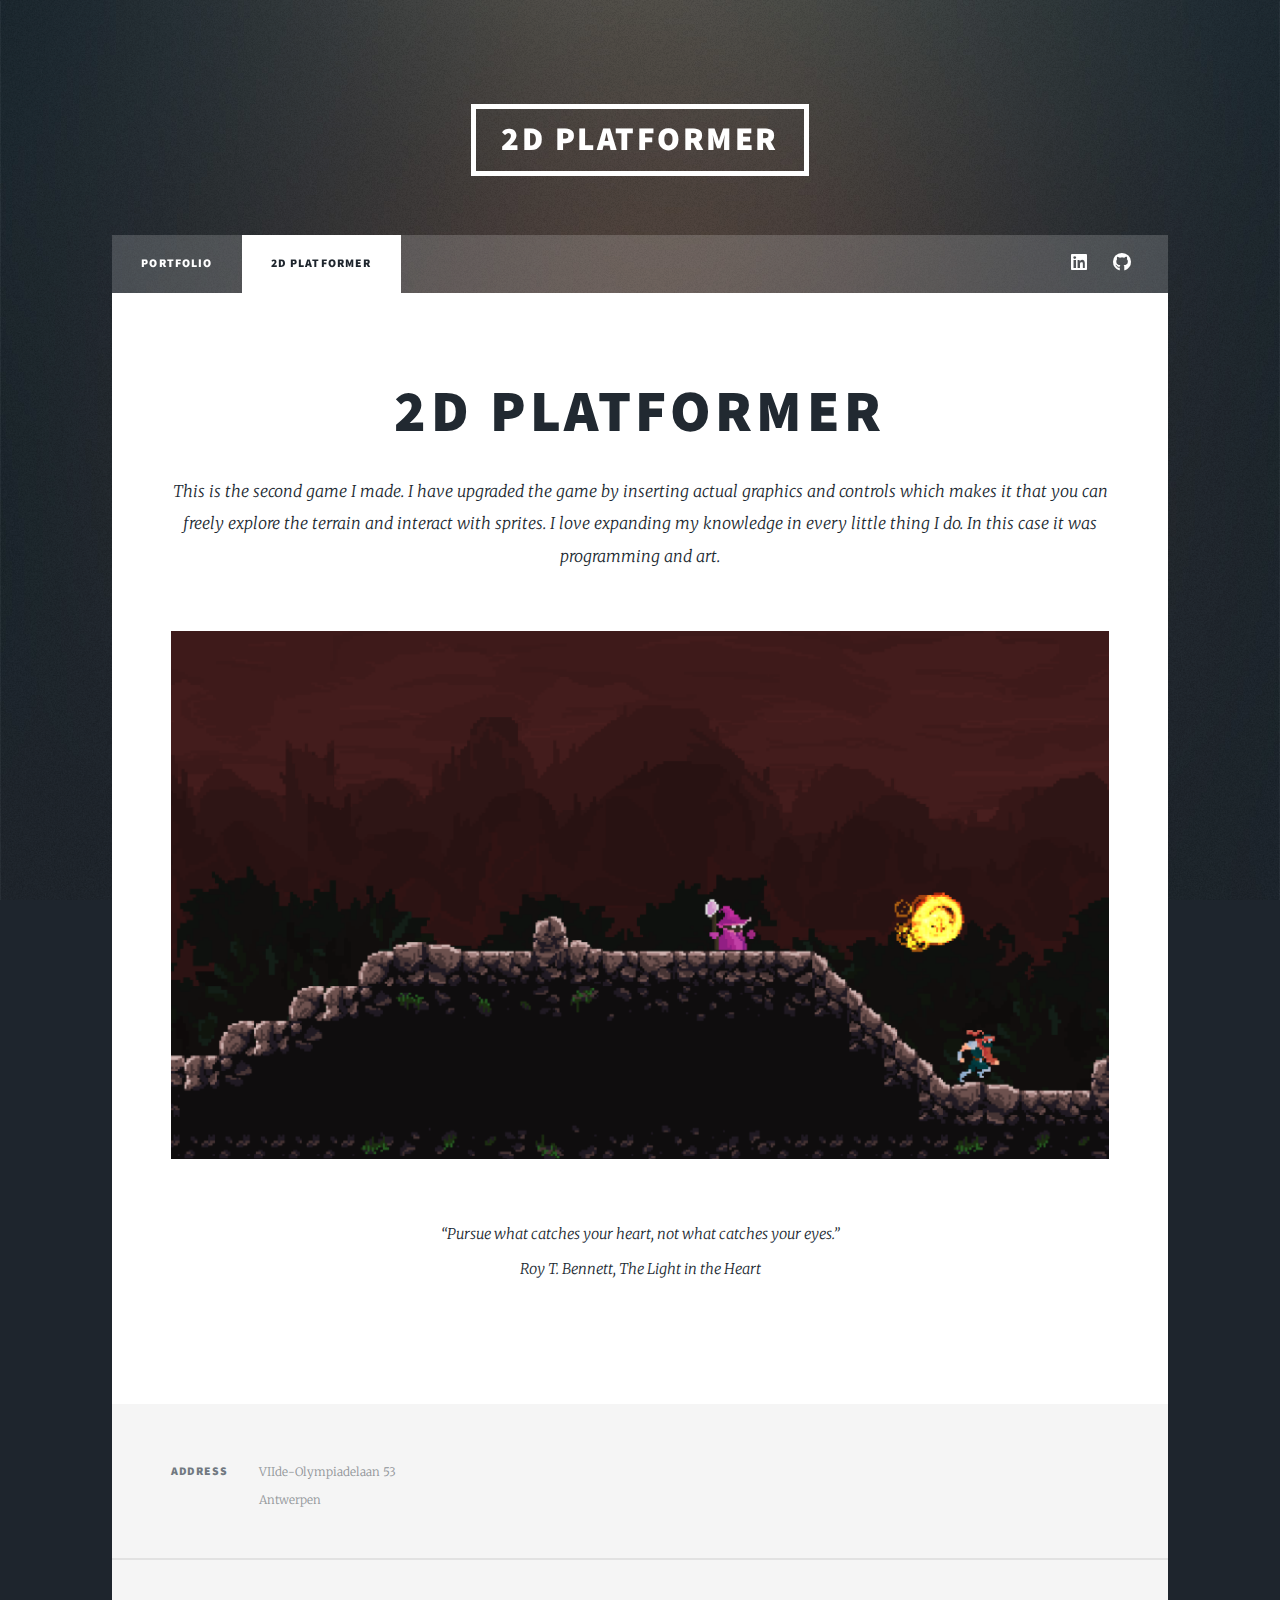
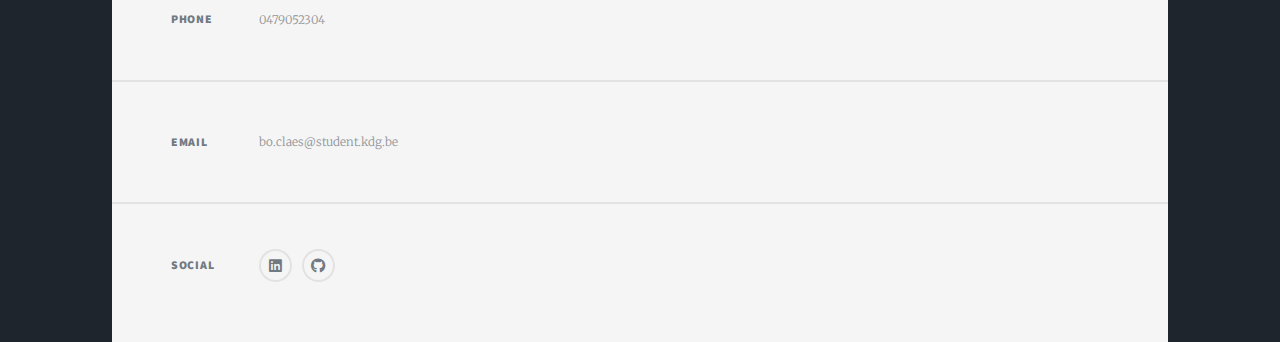
==== commit a9ef9ae8: "Add files via upload" ====
--- a/2D.html
+++ b/2D.html
@@ -39,12 +39,14 @@
 						<!-- Post -->
 							<section class="post">
 								<header class="major">
-									<h1>2D<br />
-									Platformer</h1>
-									<p></p>
+									<h1>2D platformer</h1>
+									<p>This is the second game I made. I have upgraded the game by inserting actual graphics and controls which makes it that you can freely explore the terrain and interact with sprites. I love expanding my knowledge in every little thing I do. In this case it was programming and art. </p>
 								</header>
-								<div class="image main"><img src="images/pic90.jpg" alt="" /></div>
-								<p></p>
+								<div class="image main"><img src="images/Godot_2.png" alt="" /></div>
+								<header class="major">
+									<p>“Pursue what catches your heart, not what catches your eyes.”<br>Roy T. Bennett, The Light in the Heart
+									</p>
+								</header>
 							</section>
 
 					</div>
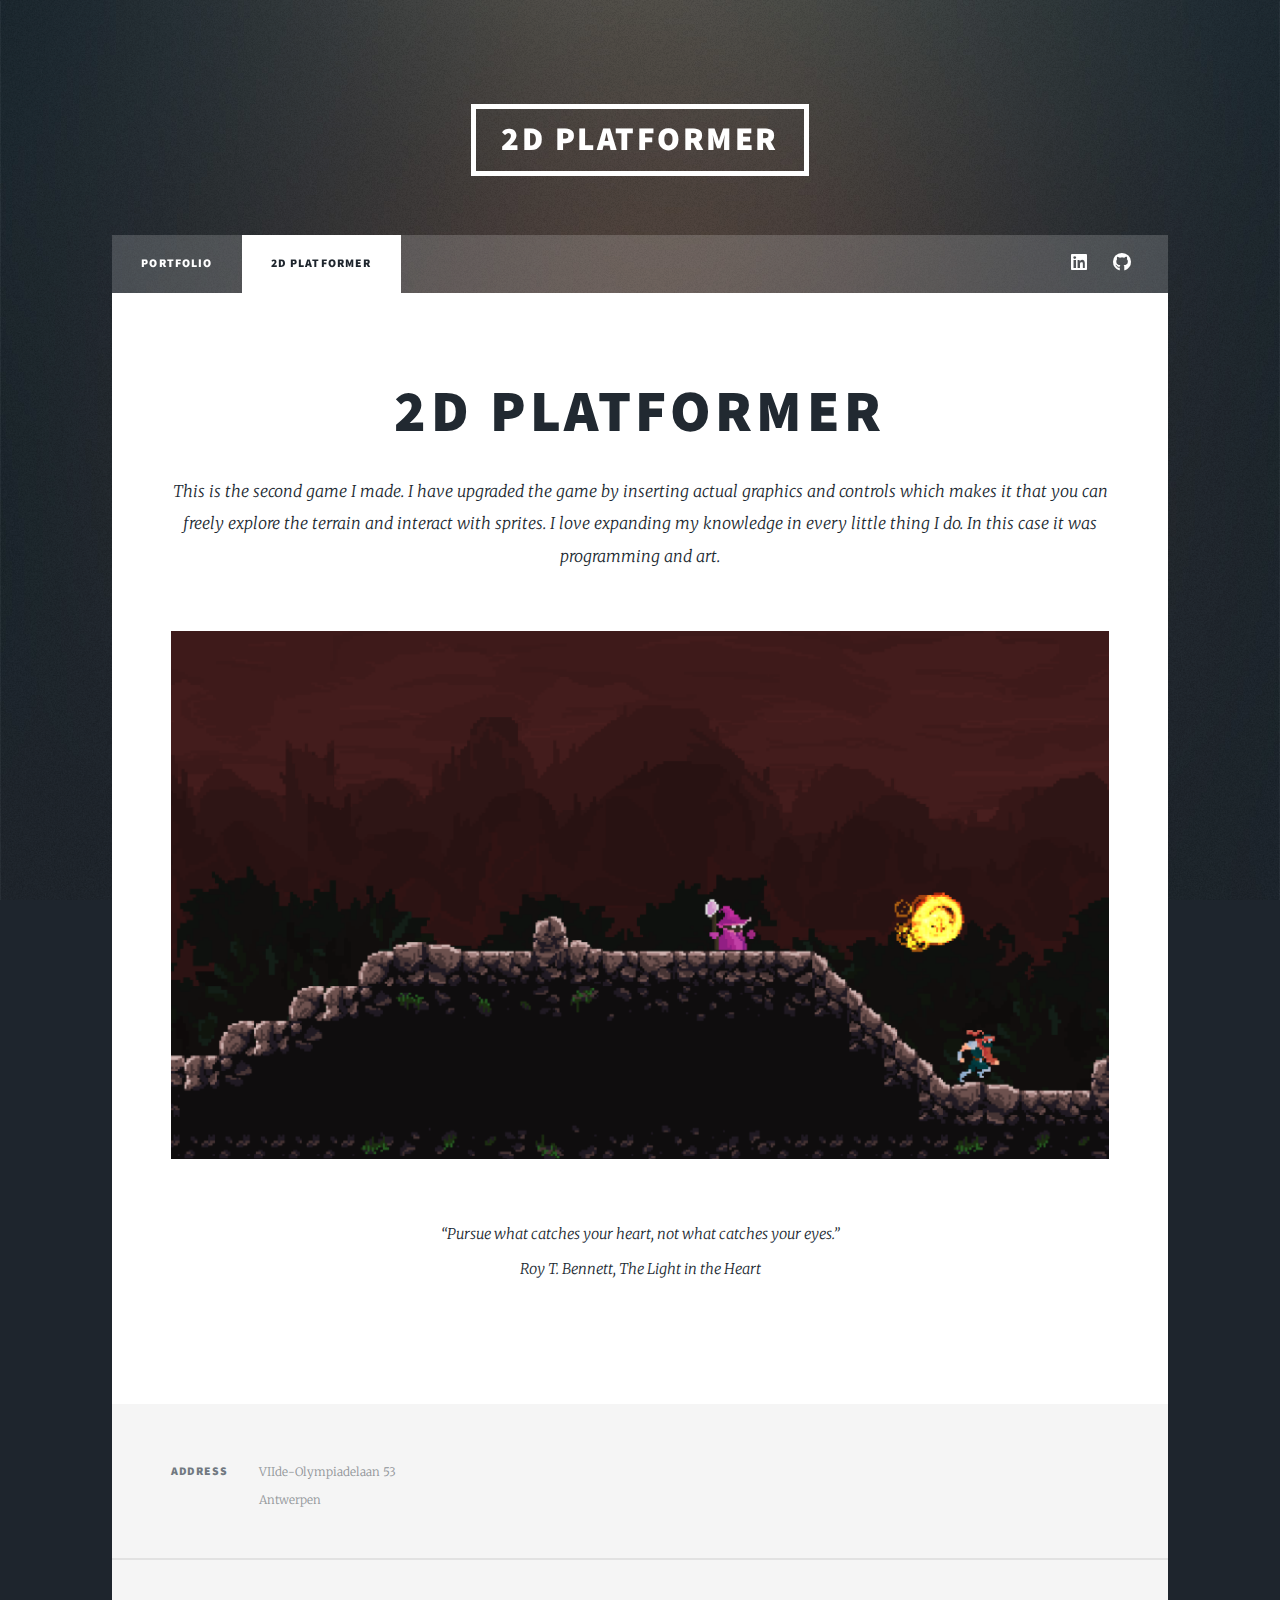
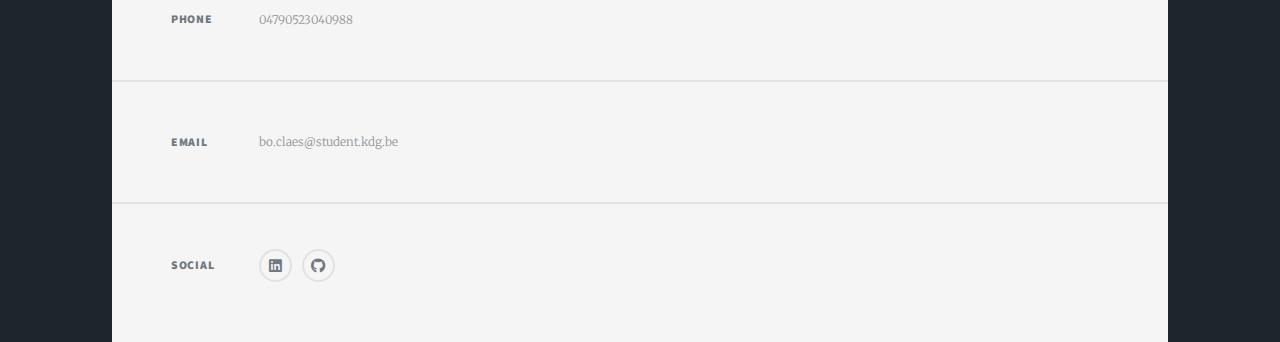
==== commit 108de8da: "Update 2D.html" ====
--- a/2D.html
+++ b/2D.html
@@ -1,92 +1,94 @@
-<!DOCTYPE HTML>
-<!--
-	Massively by HTML5 UP
-	html5up.net | @ajlkn
-	Free for personal and commercial use under the CCA 3.0 license (html5up.net/license)
--->
-<html>
-	<head>
-		<meta charset="utf-8" />
-		<meta name="viewport" content="width=device-width, initial-scale=1, user-scalable=no" />
-		<link rel="stylesheet" href="assets/css/main.css" />
-		<noscript><link rel="stylesheet" href="assets/css/noscript.css" /></noscript>
-	</head>
-	<body class="is-preload">
-
-		<!-- Wrapper -->
-			<div id="wrapper">
-
-				<!-- Header -->
-					<header id="header">
-						<a class="logo">2D platformer</a>
-					</header>
-
-				<!-- Nav -->
-					<nav id="nav">
-						<ul class="links">
-							<li><a href="index.html">Portfolio</a></li>
-							<li class="active"><a href="2D.html">2D platformer</a></li>
-						</ul>
-						<ul class="icons">
-							<li><a href="https://www.linkedin.com/in/bo-claes-a20695233/" class="icon brands fa-linkedin"><span class="label">Linkedin</span></a></li>
-							<li><a href="https://github.com/calypsorrr" class="icon brands fa-github"><span class="label">GitHub</span></a></li>
-						</ul>
-					</nav>
-
-				<!-- Main -->
-					<div id="main">
-
-						<!-- Post -->
-							<section class="post">
-								<header class="major">
-									<h1>2D platformer</h1>
-									<p>This is the second game I made. I have upgraded the game by inserting actual graphics and controls which makes it that you can freely explore the terrain and interact with sprites. I love expanding my knowledge in every little thing I do. In this case it was programming and art. </p>
-								</header>
-								<div class="image main"><img src="images/Godot_2.png" alt="" /></div>
-								<header class="major">
-									<p>“Pursue what catches your heart, not what catches your eyes.”<br>Roy T. Bennett, The Light in the Heart
-									</p>
-								</header>
-							</section>
-
-					</div>
-
-				<!-- Footer -->
-					<footer id="footer">
-							<section class="split contact">
-								<section class="alt">
-									<h3>Address</h3>
-									<p>VIIde-Olympiadelaan 53<br />
-									Antwerpen</p>
-								</section>
-								<section>
-									<h3>Phone</h3>
-									<p>0479052304</a></p>
-								</section>
-								<section>
-									<h3>Email</h3>
-									<p>bo.claes@student.kdg.be</a></p>
-								</section>
-							<section>
-								<h3>Social</h3>
-								<ul class="icons alt">
-									<li><a href="https://www.linkedin.com/in/bo-claes-a20695233/" class="icon brands fa-linkedin"><span class="label">Linkedin</span></a></li>
-									<li><a href="https://github.com/calypsorrr" class="icon brands fa-github"><span class="label">GitHub</span></a></li>
-								</ul>
-							</section>
-						</section>
-					</footer>
-
-			</div>
-
-		<!-- Scripts -->
-			<script src="assets/js/jquery.min.js"></script>
-			<script src="assets/js/jquery.scrollex.min.js"></script>
-			<script src="assets/js/jquery.scrolly.min.js"></script>
-			<script src="assets/js/browser.min.js"></script>
-			<script src="assets/js/breakpoints.min.js"></script>
-			<script src="assets/js/util.js"></script>
-			<script src="assets/js/main.js"></script>
-
-	</body>
-</html>+<!DOCTYPE HTML>
+<!--
+	Massively by HTML5 UP
+	html5up.net | @ajlkn
+	Free for personal and commercial use under the CCA 3.0 license (html5up.net/license)
+-->
+<html>
+	<head>
+		<title> 2D </title>
+		<link href="[data-uri]" rel="icon" type="image/x-icon" />
+		<meta charset="utf-8" />
+		<meta name="viewport" content="width=device-width, initial-scale=1, user-scalable=no" />
+		<link rel="stylesheet" href="assets/css/main.css" />
+		<noscript><link rel="stylesheet" href="assets/css/noscript.css" /></noscript>
+	</head>
+	<body class="is-preload">
+
+		<!-- Wrapper -->
+			<div id="wrapper">
+
+				<!-- Header -->
+					<header id="header">
+						<a class="logo">2D platformer</a>
+					</header>
+
+				<!-- Nav -->
+					<nav id="nav">
+						<ul class="links">
+							<li><a href="index.html">Portfolio</a></li>
+							<li class="active"><a href="2D.html">2D platformer</a></li>
+						</ul>
+						<ul class="icons">
+							<li><a href="https://www.linkedin.com/in/bo-claes-a20695233/" target="_blank" class="icon brands fa-linkedin"><span class="label">Linkedin</span></a></li>
+							<li><a href="https://github.com/calypsorrr" target="_blank" class="icon brands fa-github"><span class="label">GitHub</span></a></li>
+						</ul>
+					</nav>
+
+				<!-- Main -->
+					<div id="main">
+
+						<!-- Post -->
+							<section class="post">
+								<header class="major">
+									<h1>2D platformer</h1>
+									<p>This is the second game I made. I have upgraded the game by inserting actual graphics and controls which makes it that you can freely explore the terrain and interact with sprites. I love expanding my knowledge in every little thing I do. In this case it was programming and art. </p>
+								</header>
+								<div class="image main"><img src="images/Godot_2.png" alt="" /></div>
+								<header class="major">
+									<p>“Pursue what catches your heart, not what catches your eyes.”<br>Roy T. Bennett, The Light in the Heart
+									</p>
+								</header>
+							</section>
+
+					</div>
+
+				<!-- Footer -->
+					<footer id="footer">
+							<section class="split contact">
+								<section class="alt">
+									<h3>Address</h3>
+									<p>VIIde-Olympiadelaan 53<br />
+									Antwerpen</p>
+								</section>
+								<section>
+									<h3>Phone</h3>
+									<p>04790523040988</a></p>
+								</section>
+								<section>
+									<h3>Email</h3>
+									<p>bo.claes@student.kdg.be</a></p>
+								</section>
+							<section>
+								<h3>Social</h3>
+								<ul class="icons alt">
+									<li><a href="https://www.linkedin.com/in/bo-claes-a20695233/" target="_blank" class="icon brands fa-linkedin"><span class="label">Linkedin</span></a></li>
+									<li><a href="https://github.com/calypsorrr" target="_blank" class="icon brands fa-github"><span class="label">GitHub</span></a></li>
+								</ul>
+							</section>
+						</section>
+					</footer>
+
+			</div>
+
+		<!-- Scripts -->
+			<script src="assets/js/jquery.min.js"></script>
+			<script src="assets/js/jquery.scrollex.min.js"></script>
+			<script src="assets/js/jquery.scrolly.min.js"></script>
+			<script src="assets/js/browser.min.js"></script>
+			<script src="assets/js/breakpoints.min.js"></script>
+			<script src="assets/js/util.js"></script>
+			<script src="assets/js/main.js"></script>
+
+	</body>
+</html>
